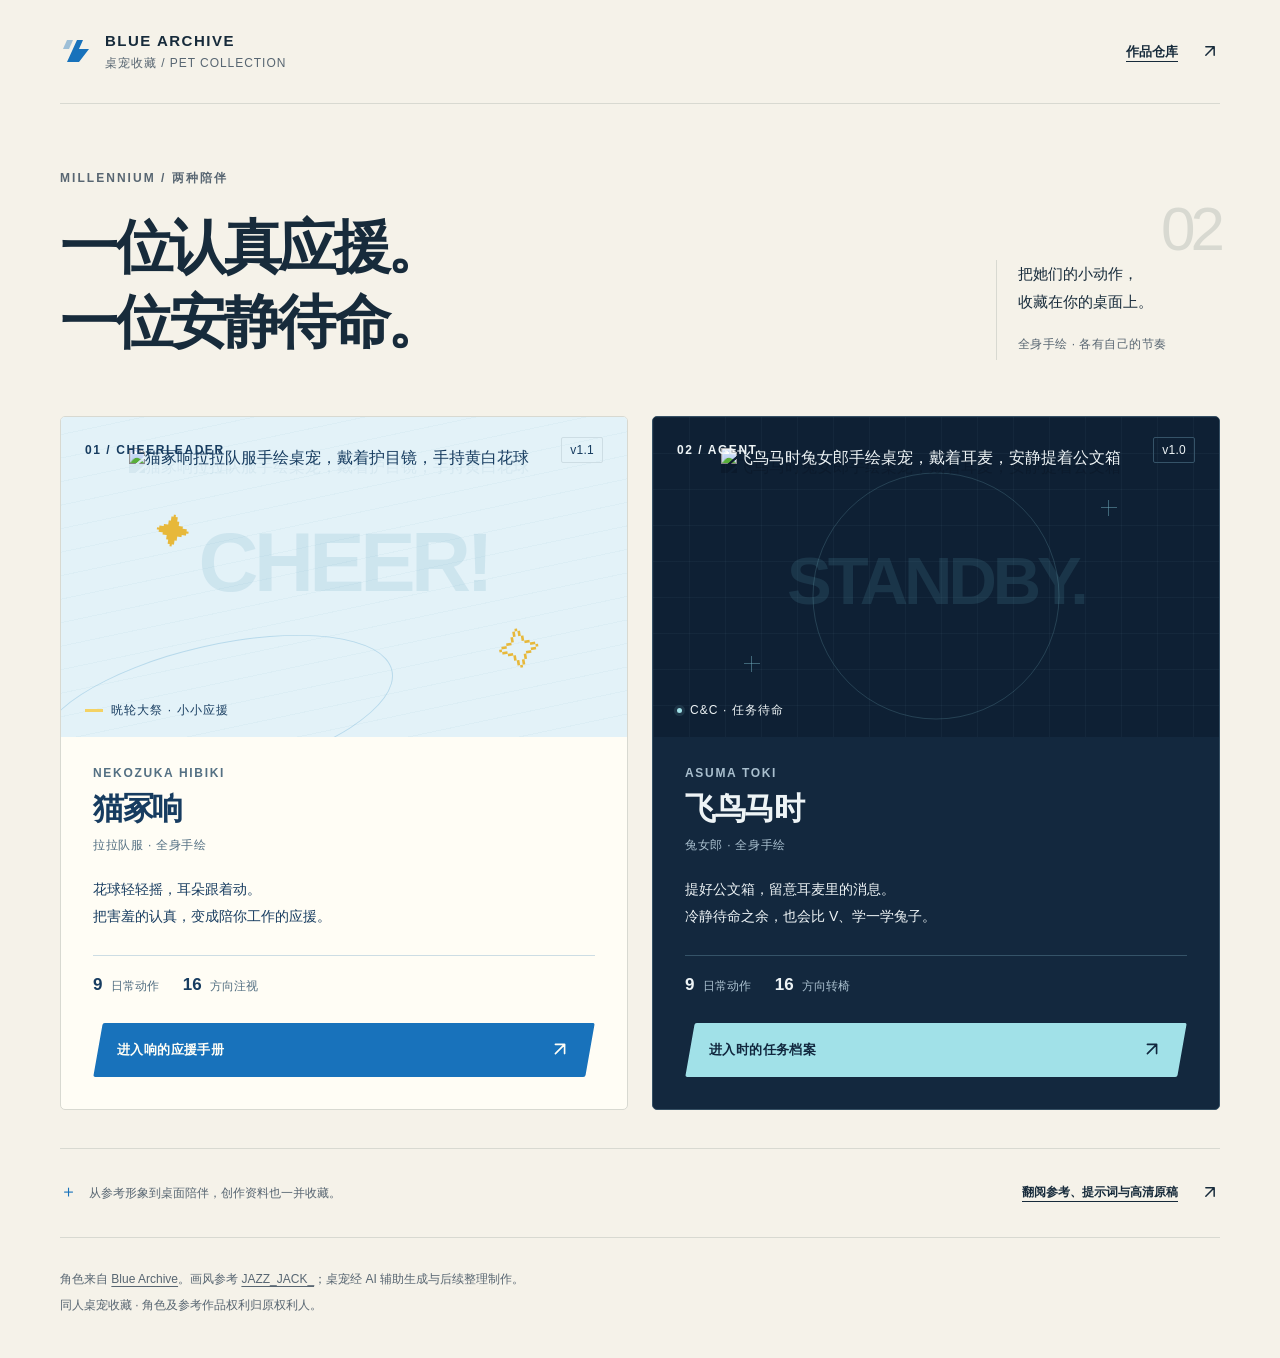
==== site/index.html @ cf2adf3c "fix(site): use SVG controls and readable supporting text" ====
<!doctype html>
<html lang="zh-CN">
  <head>
    <meta charset="utf-8">
    <meta name="viewport" content="width=device-width, initial-scale=1">
    <meta name="color-scheme" content="light dark">
    <meta name="description" content="猫冢响的拉拉队应援，飞鸟马时的兔女郎待命。收藏两只全身手绘桌宠，体验各自的动作，找到对应的下载与创作资料。">
    <title>响与时 · Blue Archive 桌宠收藏</title>
    <link rel="stylesheet" href="collection.css?v=3">

    <link rel="icon" type="image/x-icon" sizes="16x16 32x32 48x48" href="favicon.ico?v=2">
    <link rel="icon" type="image/png" sizes="32x32" href="assets/icons/collection-32.png?v=2">
    <link rel="apple-touch-icon" type="image/png" sizes="180x180" href="assets/icons/collection-180.png?v=2">
    <link rel="stylesheet" href="page-effects.css?v=3">
    <script type="module" src="page-effects.js?v=4"></script></head>
  <body class="collection-page">
    <a class="collection-skip" href="#collection">跳到桌宠收藏</a>
    <div class="collection-shell">
      <header class="collection-header">
        <a class="collection-brand" href="index.html" aria-label="Blue Archive 桌宠收藏首页">
          <svg class="collection-brand-mark" viewBox="0 0 36 36" aria-hidden="true"><path d="M7 29 17 7h6l-4 9h10L19 29H7Z" fill="currentColor"/><path d="M7 7h6l-4 9H3L7 7Z" fill="currentColor" opacity=".4"/></svg>
          <span><strong>BLUE ARCHIVE</strong><span>桌宠收藏 / PET COLLECTION</span></span>
        </a>
        <a class="collection-repo-link" href="https://github.com/MIBXR/blue-archive-pets">作品仓库 <span aria-hidden="true"><svg class="ui-icon" viewBox="0 0 24 24" aria-hidden="true" focusable="false"><path d="M7 17 17 7M7 7h10v10"/></svg></span></a>
      </header>

      <main>
        <section class="collection-intro" aria-labelledby="collection-title">
          <div>
            <p class="collection-eyebrow">MILLENNIUM / 两种陪伴</p>
            <h1 id="collection-title">一位认真应援。<br>一位安静待命。</h1>
          </div>
          <div class="collection-intro-note">
            <span class="collection-count" aria-hidden="true">02</span>
            <p>把她们的小动作，<br>收藏在你的桌面上。</p>
            <span class="collection-intro-caption">全身手绘 · 各有自己的节奏</span>
          </div>
        </section>

        <section id="collection" class="collection-grid" aria-label="两只桌宠">
          <article class="collection-card collection-card-hibiki" aria-labelledby="hibiki-title">
            <div class="collection-art collection-art-hibiki">
              <div class="collection-card-top"><span>01 / CHEERLEADER</span><span class="collection-version">v1.1</span></div>
              <span class="collection-art-word" aria-hidden="true">CHEER!</span>
              <span class="collection-star collection-star-one" aria-hidden="true">✦</span>
              <span class="collection-star collection-star-two" aria-hidden="true">✧</span>
              <img class="collection-character collection-character-hibiki" src="assets/hibiki-main.png" alt="猫冢响拉拉队服手绘桌宠，戴着护目镜，手持黄白花球" width="720" height="720" fetchpriority="high">
              <div class="collection-art-label"><span class="collection-label-line" aria-hidden="true"></span>晄轮大祭 · 小小应援</div>
            </div>
            <div class="collection-card-content">
              <p class="collection-pet-name">NEKOZUKA HIBIKI</p>
              <h2 id="hibiki-title">猫冢响</h2>
              <p class="collection-outfit">拉拉队服 · 全身手绘</p>
              <p class="collection-card-description">花球轻轻摇，耳朵跟着动。<br>把害羞的认真，变成陪你工作的应援。</p>
              <ul class="collection-details" aria-label="响的动作内容"><li><strong>9</strong> 日常动作</li><li><strong>16</strong> 方向注视</li></ul>
              <a class="collection-cta" href="hibiki.html"><span>进入响的应援手册</span><span aria-hidden="true"><svg class="ui-icon" viewBox="0 0 24 24" aria-hidden="true" focusable="false"><path d="M7 17 17 7M7 7h10v10"/></svg></span></a>
            </div>
          </article>

          <article class="collection-card collection-card-toki" aria-labelledby="toki-title">
            <div class="collection-art collection-art-toki">
              <div class="collection-card-top"><span>02 / AGENT</span><span class="collection-version">v1.0</span></div>
              <span class="collection-art-word" aria-hidden="true">STANDBY.</span>
              <span class="collection-crosshair collection-crosshair-one" aria-hidden="true"></span>
              <span class="collection-crosshair collection-crosshair-two" aria-hidden="true"></span>
              <img class="collection-character collection-character-toki" src="assets/toki-main.png" alt="飞鸟马时兔女郎手绘桌宠，戴着耳麦，安静提着公文箱" width="720" height="720">
              <div class="collection-art-label"><span class="collection-status-light" aria-hidden="true"></span>C&amp;C · 任务待命</div>
            </div>
            <div class="collection-card-content">
              <p class="collection-pet-name">ASUMA TOKI</p>
              <h2 id="toki-title">飞鸟马时</h2>
              <p class="collection-outfit">兔女郎 · 全身手绘</p>
              <p class="collection-card-description">提好公文箱，留意耳麦里的消息。<br>冷静待命之余，也会比 V、学一学兔子。</p>
              <ul class="collection-details" aria-label="时的动作内容"><li><strong>9</strong> 日常动作</li><li><strong>16</strong> 方向转椅</li></ul>
              <a class="collection-cta" href="toki.html"><span>进入时的任务档案</span><span aria-hidden="true"><svg class="ui-icon" viewBox="0 0 24 24" aria-hidden="true" focusable="false"><path d="M7 17 17 7M7 7h10v10"/></svg></span></a>
            </div>
          </article>
        </section>

        <aside class="collection-archive" aria-label="创作资料">
          <p><span aria-hidden="true">＋</span> 从参考形象到桌面陪伴，创作资料也一并收藏。</p>
          <a href="https://github.com/MIBXR/blue-archive-pets/tree/main/pets">翻阅参考、提示词与高清原稿 <span aria-hidden="true"><svg class="ui-icon" viewBox="0 0 24 24" aria-hidden="true" focusable="false"><path d="M7 17 17 7M7 7h10v10"/></svg></span></a>
        </aside>
      </main>

      <footer class="collection-footer">
        <p>角色来自 <a href="https://bluearchive.jp/">Blue Archive</a>。画风参考 <a href="https://x.com/JAZZ_JACK_">JAZZ_JACK_</a>；桌宠经 AI 辅助生成与后续整理制作。</p>
        <p>同人桌宠收藏 · 角色及参考作品权利归原权利人。</p>
      </footer>
    </div>
  </body>
</html>
---- site/collection.css ----
:root {
  color-scheme: light dark;
  --collection-paper: #f5f2e9;
  --collection-ink: #172b3b;
  --collection-muted: #586672;
  --collection-line: #d8d9d1;
  --collection-blue: #1872bb;
  --collection-yellow: #f4d264;
  --collection-toki: #13283e;
  --collection-cyan: #a1e1e8;
}

* { box-sizing: border-box; }
html { scroll-behavior: smooth; }
body { margin: 0; }
body.collection-page {
  background: var(--collection-paper);
  color: var(--collection-ink);
  font-family: -apple-system, BlinkMacSystemFont, "Segoe UI", "Noto Sans CJK SC", "Microsoft YaHei", sans-serif;
  -webkit-font-smoothing: antialiased;
}
a { color: inherit; }
button, a { -webkit-tap-highlight-color: transparent; }
a:focus-visible { outline: 3px solid var(--collection-blue); outline-offset: 5px; }
img { display: block; max-width: 100%; }
.collection-shell { width: min(1160px, calc(100% - 80px)); margin: 0 auto; }
.collection-skip {
  position: fixed;
  z-index: 20;
  top: 12px;
  left: 16px;
  padding: 16px 20px;
  background: var(--collection-ink);
  color: var(--collection-paper);
  transform: translateY(-160%);
  text-decoration: none;
}
.collection-skip:focus { transform: none; }
.collection-header {
  display: flex;
  justify-content: space-between;
  align-items: center;
  gap: 24px;
  min-height: 104px;
  border-bottom: 1px solid var(--collection-line);
}
.collection-brand { display: flex; align-items: center; gap: 9px; text-decoration: none; }
.collection-brand-mark { width: 36px; height: 36px; color: var(--collection-blue); flex-shrink: 0; }
.collection-brand strong { display: block; font-size: 15px; font-weight: 800; letter-spacing: .1em; line-height: 1.5; }
.collection-brand > span > span { display: block; font-size: 12px; letter-spacing: .08em; color: var(--collection-muted); line-height: 1.7; }
.collection-repo-link { display: inline-flex; gap: 22px; align-items: center; min-height: 48px; font-size: 13px; font-weight: 600; text-underline-offset: 5px; }
.collection-repo-link span { font-size: 20px; }
.collection-intro { display: flex; align-items: flex-end; justify-content: space-between; gap: 40px; padding: 66px 0 56px; }
.collection-eyebrow { margin: 0 0 23px; font-size: 12px; font-weight: 700; letter-spacing: .17em; color: var(--collection-muted); }
.collection-intro h1 { margin: 0; font-size: clamp(36px, 4.5vw, 62px); line-height: 1.3; font-weight: 800; letter-spacing: -.06em; }
.collection-intro-note { position: relative; padding: 0 0 7px 21px; border-left: 1px solid var(--collection-line); min-width: 224px; }
.collection-count { position: absolute; right: 0; top: -62px; font-size: 62px; font-weight: 300; line-height: 1; color: var(--collection-line); letter-spacing: -.08em; }
.collection-intro-note p { margin: 0 0 18px; font-size: 15px; line-height: 1.85; }
.collection-intro-caption { color: var(--collection-muted); font-size: 12px; letter-spacing: .04em; }
.collection-grid { display: grid; grid-template-columns: repeat(2, minmax(0, 1fr)); gap: 24px; scroll-margin-top: 24px; }
.collection-card { overflow: hidden; border: 1px solid #d8d9d1; border-radius: 5px; min-width: 0; }
.collection-card-hibiki { --card-ink: #173c60; --card-muted: #547083; --card-line: #cddde4; --cta-background: #1872bb; --cta-text: #fffef6; background: #fffdf5; color: var(--card-ink); }
.collection-card-toki { --card-ink: #eef4f6; --card-muted: #a9bfce; --card-line: #355368; --cta-background: #a1e1e8; --cta-text: #11273e; background: #13283e; color: var(--card-ink); border-color: #365064; }
.collection-art { position: relative; height: 320px; overflow: hidden; isolation: isolate; }
.collection-art-hibiki { background: #e3f2f8; }
.collection-art-hibiki::before { content: ""; position: absolute; inset: 0; background: repeating-linear-gradient(-12deg, transparent, transparent 22px, #bfdce633 22px, #bfdce633 23px); z-index: -1; }
.collection-art-hibiki::after { content: ""; position: absolute; width: 360px; height: 130px; bottom: -40px; left: -26px; border: 1px solid #76b5d666; border-radius: 50%; transform: rotate(-13deg); z-index: -1; }
.collection-art-toki { background-color: #0e2034; background-image: linear-gradient(#8ab7cb0d 1px, transparent 1px), linear-gradient(90deg, #8ab7cb0d 1px, transparent 1px); background-size: 36px 36px; }
.collection-art-toki::after { content: ""; position: absolute; width: 245px; height: 245px; border: 1px solid #93d5e02e; border-radius: 50%; left: 50%; top: 56%; transform: translate(-50%, -50%); z-index: -1; }
.collection-card-top { position: absolute; top: 20px; left: 24px; right: 24px; z-index: 2; display: flex; align-items: center; justify-content: space-between; gap: 12px; font-size: 12px; font-weight: 700; letter-spacing: .13em; }
.collection-version { border: 1px solid var(--card-line); padding: 5px 8px; border-radius: 2px; font-size: 12px; font-weight: 500; letter-spacing: .02em; }
.collection-art-word { position: absolute; left: 22px; right: 22px; top: 104px; text-align: center; font-size: clamp(48px, 6.5vw, 83px); font-weight: 900; line-height: 1; letter-spacing: -.055em; color: #7fb5cf38; z-index: -1; }
.collection-art-toki .collection-art-word { top: 130px; font-size: clamp(40px, 5.3vw, 67px); letter-spacing: -.06em; color: #62a7bc27; }
.collection-character { position: absolute; width: 76%; height: 84%; left: 12%; bottom: 20px; object-fit: contain; }
.collection-character-hibiki { filter: drop-shadow(0 9px 0 #588da918); }
.collection-character-toki { filter: drop-shadow(0 9px 0 #050c194d); }
.collection-art-label { position: absolute; bottom: 18px; left: 24px; right: 24px; display: flex; align-items: center; gap: 8px; font-size: 12px; letter-spacing: .09em; z-index: 2; }
.collection-label-line { width: 18px; height: 3px; background: var(--collection-yellow); }
.collection-status-light { width: 5px; height: 5px; border-radius: 50%; background: var(--collection-cyan); box-shadow: 0 0 0 3px #a1e1e81c; }
.collection-star { position: absolute; color: #e7b83a; z-index: 1; line-height: 1; }
.collection-star-one { left: 17%; top: 98px; font-size: 34px; transform: rotate(8deg); }
.collection-star-two { right: 15%; bottom: 65px; font-size: 42px; transform: rotate(-9deg); }
.collection-crosshair { position: absolute; width: 16px; height: 16px; }
.collection-crosshair::before, .collection-crosshair::after { content: ""; position: absolute; background: #71abbc80; }
.collection-crosshair::before { width: 16px; height: 1px; top: 7px; left: 0; }
.collection-crosshair::after { height: 16px; width: 1px; top: 0; left: 7px; }
.collection-crosshair-one { top: 83px; right: 18%; }
.collection-crosshair-two { bottom: 65px; left: 16%; }
.collection-card-content { padding: 29px 32px 32px; }
.collection-pet-name { margin: 0 0 9px; color: var(--card-muted); font-size: 12px; letter-spacing: .14em; font-weight: 700; }
.collection-card-content h2 { margin: 0; font-size: 31px; line-height: 1.3; letter-spacing: -.045em; font-weight: 800; }
.collection-outfit { margin: 8px 0 22px; font-size: 12px; color: var(--card-muted); letter-spacing: .06em; }
.collection-card-description { font-size: 14px; margin: 0; line-height: 1.95; }
.collection-details { display: flex; gap: 24px; list-style: none; margin: 24px 0 28px; padding: 19px 0 0; border-top: 1px solid var(--card-line); }
.collection-details li { font-size: 12px; color: var(--card-muted); }
.collection-details strong { margin-right: 5px; font-size: 17px; font-weight: 700; color: var(--card-ink); }
.collection-cta { position: relative; isolation: isolate; display: flex; align-items: center; justify-content: space-between; gap: 16px; width: 100%; min-height: 54px; padding: 13px 24px; color: var(--cta-text); text-decoration: none; font-size: 13px; font-weight: 700; letter-spacing: .03em; }
.collection-cta::before { content: ""; position: absolute; inset: 0 5px; transform: skewX(-10deg); border-radius: 2px; background: var(--cta-background); z-index: -1; transition: filter .18s ease, box-shadow .18s ease; }
.collection-cta > span:last-child { font-size: 22px; font-weight: 400; line-height: 1; }
.collection-card-toki .collection-cta:focus-visible { outline-color: var(--collection-cyan); }
.collection-archive { display: flex; justify-content: space-between; align-items: center; gap: 24px; margin: 38px 0 0; padding: 20px 0; border-top: 1px solid var(--collection-line); border-bottom: 1px solid var(--collection-line); font-size: 12px; line-height: 1.8; }
.collection-archive p { margin: 0; color: var(--collection-muted); }
.collection-archive p > span { margin-right: 9px; color: var(--collection-blue); font-size: 17px; }
.collection-archive a { display: inline-flex; align-items: center; gap: 22px; min-height: 48px; font-weight: 600; text-underline-offset: 5px; }
.collection-archive a > span { font-size: 20px; }
.collection-footer { padding: 30px 0 37px; color: var(--collection-muted); font-size: 12px; line-height: 1.9; }
.collection-footer p { margin: 0 0 4px; }
.collection-footer a { text-underline-offset: 3px; }

@media (hover: hover) {
  .collection-cta:hover::before { filter: brightness(1.09); box-shadow: 0 4px 0 #12263914; }
  .collection-repo-link:hover, .collection-archive a:hover, .collection-footer a:hover { text-decoration-thickness: 2px; }
}

@media (prefers-color-scheme: dark) {
  :root { --collection-paper: #131d25; --collection-ink: #f3f2e9; --collection-muted: #acb9c3; --collection-line: #34424d; --collection-blue: #7cbbe7; }
  .collection-card-hibiki { --card-ink: #f1efe0; --card-muted: #b4c9d5; --card-line: #486171; --cta-background: #b7dcf3; --cta-text: #173c60; background: #263c4b; border-color: #486171; }
  .collection-art-hibiki { background-color: #2c4659; }
  .collection-art-hibiki::before { background: repeating-linear-gradient(-12deg, transparent, transparent 22px, #99ccdf10 22px, #99ccdf10 23px); }
  .collection-art-hibiki .collection-art-word { color: #b5dded20; }
  .collection-character-hibiki { filter: drop-shadow(0 9px 0 #101e2b40); }
}

@media (max-width: 920px) {
  .collection-shell { width: min(760px, calc(100% - 48px)); }
  .collection-intro { padding: 48px 0 40px; gap: 30px; }
  .collection-intro-note { min-width: 188px; }
  .collection-intro h1 { font-size: clamp(34px, 4.9vw, 46px); }
  .collection-art { height: 290px; }
  .collection-art-word { font-size: 54px; }
  .collection-art-toki .collection-art-word { font-size: 43px; }
  .collection-card-content { padding: 25px 24px 27px; }
  .collection-card-description { font-size: 13px; }
  .collection-card-top, .collection-art-label { left: 20px; right: 20px; }
  .collection-details { gap: 18px; }
  .collection-archive { align-items: flex-start; flex-direction: column; gap: 0; }
}

@media (max-width: 660px) {
  .collection-shell { width: min(460px, calc(100% - 36px)); }
  .collection-header { min-height: 84px; gap: 12px; }
  .collection-brand { gap: 5px; }
  .collection-brand-mark { width: 29px; height: 29px; }
  .collection-brand strong { font-size: 12px; letter-spacing: .08em; }
  .collection-brand > span > span { font-size: 12px; letter-spacing: .02em; }
  .collection-repo-link { font-size: 12px; gap: 8px; flex-shrink: 0; }
  .collection-repo-link span { font-size: 17px; }
  .collection-intro { flex-direction: column; align-items: flex-start; gap: 24px; padding: 37px 0 31px; }
  .collection-eyebrow { font-size: 12px; letter-spacing: .12em; margin-bottom: 18px; }
  .collection-intro h1 { font-size: clamp(32px, 8.3vw, 41px); line-height: 1.4; }
  .collection-intro-note { display: grid; grid-template-columns: auto 1fr; column-gap: 15px; width: 100%; min-width: 0; padding-left: 0; border-left: 0; }
  .collection-count { position: static; grid-row: span 2; font-size: 43px; align-self: center; }
  .collection-intro-note p { margin: 0 0 4px; font-size: 12px; line-height: 1.75; }
  .collection-intro-note p br { display: none; }
  .collection-intro-caption { font-size: 12px; }
  .collection-grid { grid-template-columns: minmax(0, 1fr); gap: 22px; }
  .collection-art { height: 305px; }
  .collection-art-word { font-size: clamp(55px, 17vw, 72px); }
  .collection-art-toki .collection-art-word { font-size: clamp(42px, 13vw, 56px); }
  .collection-card-content { padding: 27px 25px 28px; }
  .collection-card-content h2 { font-size: 29px; }
  .collection-card-description { font-size: 13px; }
  .collection-cta { font-size: 12px; padding: 14px 20px; }
  .collection-archive { margin-top: 28px; padding: 17px 0; font-size: 12px; }
  .collection-archive a { gap: 14px; }
  .collection-footer { padding-top: 24px; font-size: 12px; }
}

@media (prefers-reduced-motion: reduce) {
  html { scroll-behavior: auto; }
  .collection-cta::before { transition: none; }
}

@media (forced-colors: active) {
  .collection-card { border-color: CanvasText; }
  .collection-cta { border: 1px solid ButtonText; color: LinkText; }
  .collection-cta::before { display: none; }
}

.ui-icon{display:inline-block;width:1em;height:1em;fill:none;stroke:currentColor;stroke-width:1.8;stroke-linecap:round;stroke-linejoin:round;vertical-align:-.125em;flex:none}
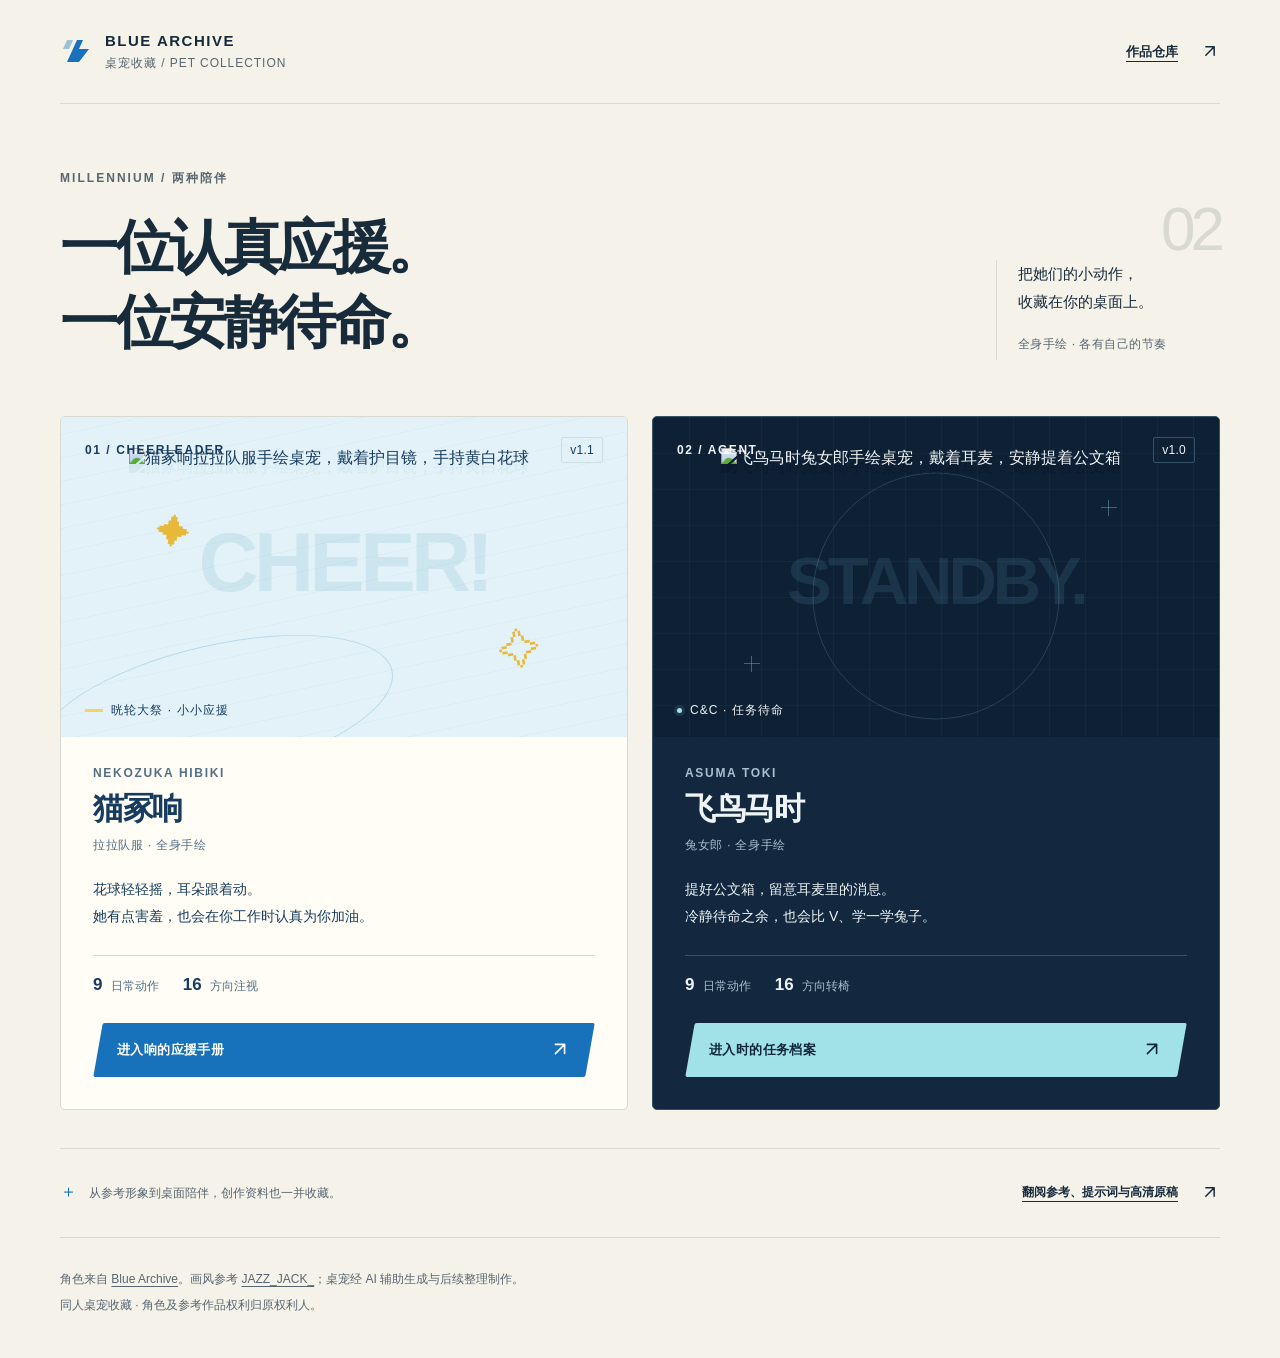
==== commit 353971c0: "润色桌宠介绍与网站提示" ====
--- a/site/index.html
+++ b/site/index.html
@@ -51,7 +51,7 @@
               <p class="collection-pet-name">NEKOZUKA HIBIKI</p>
               <h2 id="hibiki-title">猫冢响</h2>
               <p class="collection-outfit">拉拉队服 · 全身手绘</p>
-              <p class="collection-card-description">花球轻轻摇，耳朵跟着动。<br>把害羞的认真，变成陪你工作的应援。</p>
+              <p class="collection-card-description">花球轻轻摇，耳朵跟着动。<br>她有点害羞，也会在你工作时认真为你加油。</p>
               <ul class="collection-details" aria-label="响的动作内容"><li><strong>9</strong> 日常动作</li><li><strong>16</strong> 方向注视</li></ul>
               <a class="collection-cta" href="hibiki.html"><span>进入响的应援手册</span><span aria-hidden="true"><svg class="ui-icon" viewBox="0 0 24 24" aria-hidden="true" focusable="false"><path d="M7 17 17 7M7 7h10v10"/></svg></span></a>
             </div>
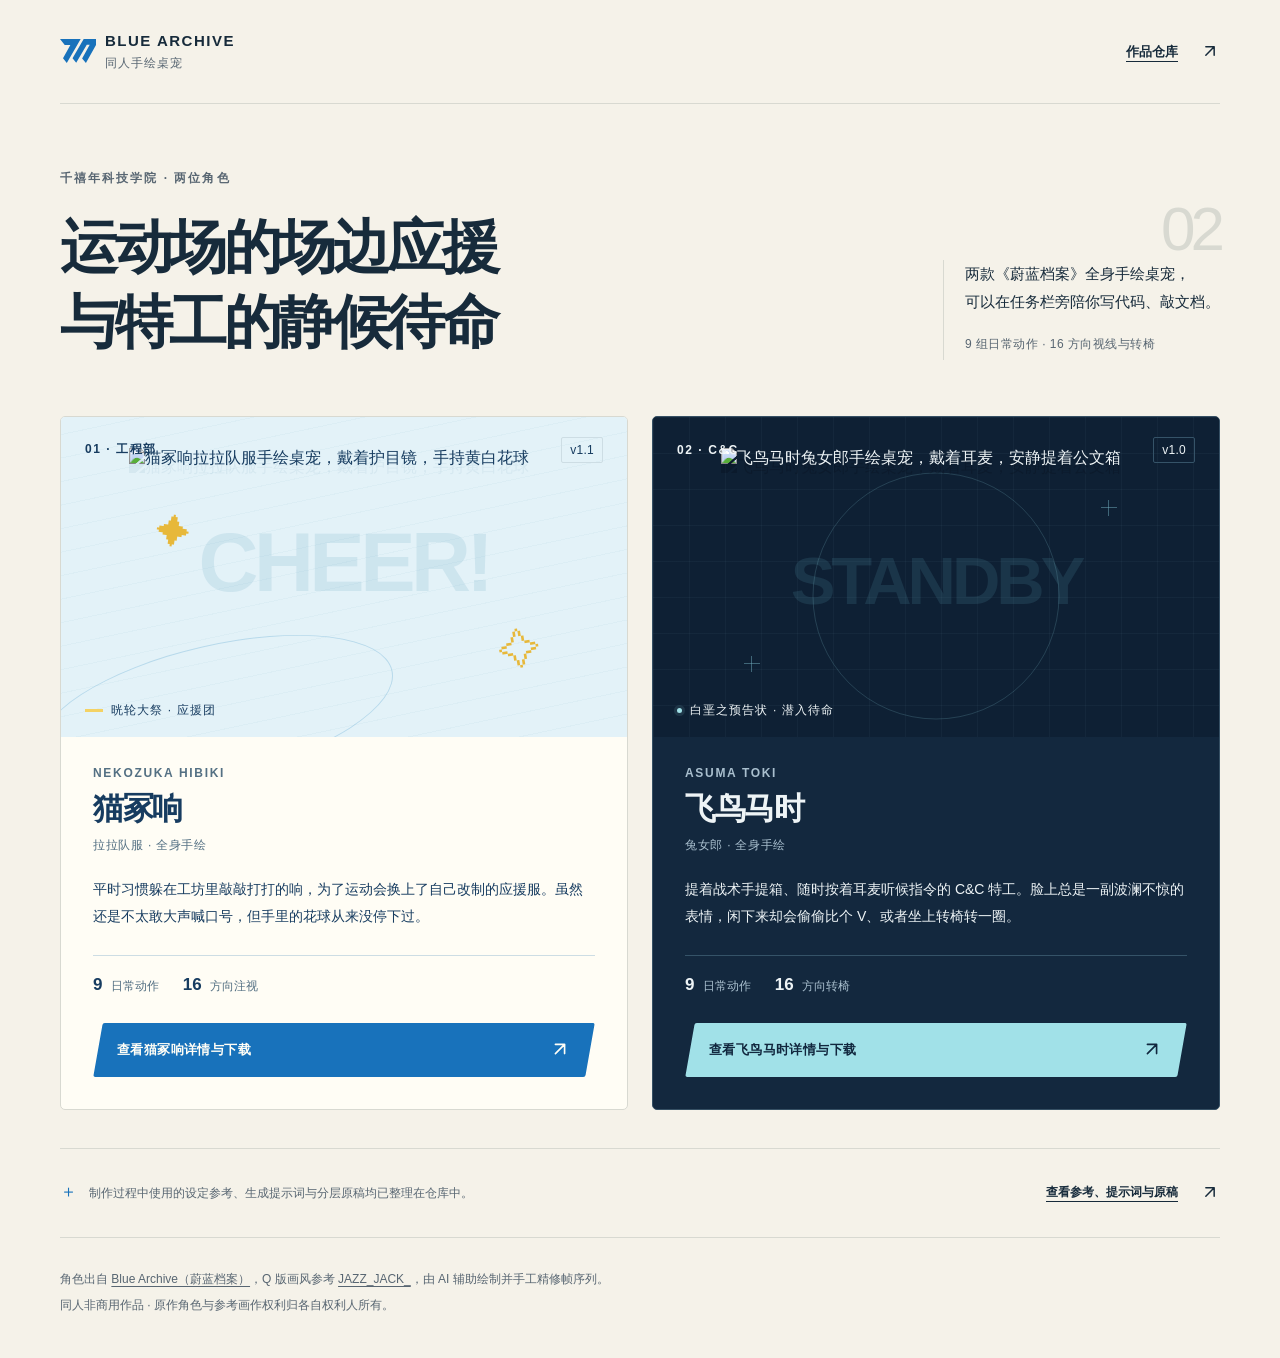
==== commit ec9d9a76: "优化网站文案与标点，更新千禧年校徽及角色图标裁剪" ====
--- a/site/index.html
+++ b/site/index.html
@@ -4,22 +4,22 @@
     <meta charset="utf-8">
     <meta name="viewport" content="width=device-width, initial-scale=1">
     <meta name="color-scheme" content="light dark">
-    <meta name="description" content="猫冢响的拉拉队应援，飞鸟马时的兔女郎待命。收藏两只全身手绘桌宠，体验各自的动作，找到对应的下载与创作资料。">
-    <title>响与时 · Blue Archive 桌宠收藏</title>
+    <meta name="description" content="《蔚蓝档案》猫冢响（拉拉队服）与飞鸟马时（兔女郎）全身手绘桌宠。支持在线预览动作与方向，提供便携包下载与 Agent 导入。">
+    <title>响与时 · 蔚蓝档案手绘桌宠</title>
     <link rel="stylesheet" href="collection.css?v=3">
 
-    <link rel="icon" type="image/x-icon" sizes="16x16 32x32 48x48" href="favicon.ico?v=2">
-    <link rel="icon" type="image/png" sizes="32x32" href="assets/icons/collection-32.png?v=2">
-    <link rel="apple-touch-icon" type="image/png" sizes="180x180" href="assets/icons/collection-180.png?v=2">
+    <link rel="icon" type="image/x-icon" sizes="16x16 32x32 48x48" href="favicon.ico?v=3">
+    <link rel="icon" type="image/png" sizes="32x32" href="assets/icons/collection-32.png?v=3">
+    <link rel="apple-touch-icon" type="image/png" sizes="180x180" href="assets/icons/collection-180.png?v=3">
     <link rel="stylesheet" href="page-effects.css?v=3">
     <script type="module" src="page-effects.js?v=4"></script></head>
   <body class="collection-page">
-    <a class="collection-skip" href="#collection">跳到桌宠收藏</a>
+    <a class="collection-skip" href="#collection">跳到桌宠列表</a>
     <div class="collection-shell">
       <header class="collection-header">
-        <a class="collection-brand" href="index.html" aria-label="Blue Archive 桌宠收藏首页">
-          <svg class="collection-brand-mark" viewBox="0 0 36 36" aria-hidden="true"><path d="M7 29 17 7h6l-4 9h10L19 29H7Z" fill="currentColor"/><path d="M7 7h6l-4 9H3L7 7Z" fill="currentColor" opacity=".4"/></svg>
-          <span><strong>BLUE ARCHIVE</strong><span>桌宠收藏 / PET COLLECTION</span></span>
+        <a class="collection-brand" href="index.html" aria-label="Blue Archive 桌宠首页">
+          <svg class="collection-brand-mark" viewBox="0 0 135 90" aria-hidden="true"><path d="M0 0h77.56L25.51 90l-14.23-17.79 27.57-49.58H17.82Z" fill="currentColor"/><path d="M88.85 0H135v22.63L97.18 90 82.95 72.86l28.46-50.88H100.38L60.77 89.48 47.05 72.21Z" fill="currentColor"/></svg>
+          <span><strong>BLUE ARCHIVE</strong><span>同人手绘桌宠</span></span>
         </a>
         <a class="collection-repo-link" href="https://github.com/MIBXR/blue-archive-pets">作品仓库 <span aria-hidden="true"><svg class="ui-icon" viewBox="0 0 24 24" aria-hidden="true" focusable="false"><path d="M7 17 17 7M7 7h10v10"/></svg></span></a>
       </header>
@@ -27,65 +27,65 @@
       <main>
         <section class="collection-intro" aria-labelledby="collection-title">
           <div>
-            <p class="collection-eyebrow">MILLENNIUM / 两种陪伴</p>
-            <h1 id="collection-title">一位认真应援。<br>一位安静待命。</h1>
+            <p class="collection-eyebrow">千禧年科技学院 · 两位角色</p>
+            <h1 id="collection-title">运动场的场边应援<br>与特工的静候待命</h1>
           </div>
           <div class="collection-intro-note">
             <span class="collection-count" aria-hidden="true">02</span>
-            <p>把她们的小动作，<br>收藏在你的桌面上。</p>
-            <span class="collection-intro-caption">全身手绘 · 各有自己的节奏</span>
+            <p>两款《蔚蓝档案》全身手绘桌宠，<br>可以在任务栏旁陪你写代码、敲文档。</p>
+            <span class="collection-intro-caption">9 组日常动作 · 16 方向视线与转椅</span>
           </div>
         </section>
 
         <section id="collection" class="collection-grid" aria-label="两只桌宠">
           <article class="collection-card collection-card-hibiki" aria-labelledby="hibiki-title">
             <div class="collection-art collection-art-hibiki">
-              <div class="collection-card-top"><span>01 / CHEERLEADER</span><span class="collection-version">v1.1</span></div>
+              <div class="collection-card-top"><span>01 · 工程部</span><span class="collection-version">v1.1</span></div>
               <span class="collection-art-word" aria-hidden="true">CHEER!</span>
               <span class="collection-star collection-star-one" aria-hidden="true">✦</span>
               <span class="collection-star collection-star-two" aria-hidden="true">✧</span>
               <img class="collection-character collection-character-hibiki" src="assets/hibiki-main.png" alt="猫冢响拉拉队服手绘桌宠，戴着护目镜，手持黄白花球" width="720" height="720" fetchpriority="high">
-              <div class="collection-art-label"><span class="collection-label-line" aria-hidden="true"></span>晄轮大祭 · 小小应援</div>
+              <div class="collection-art-label"><span class="collection-label-line" aria-hidden="true"></span>晄轮大祭 · 应援团</div>
             </div>
             <div class="collection-card-content">
               <p class="collection-pet-name">NEKOZUKA HIBIKI</p>
               <h2 id="hibiki-title">猫冢响</h2>
               <p class="collection-outfit">拉拉队服 · 全身手绘</p>
-              <p class="collection-card-description">花球轻轻摇，耳朵跟着动。<br>她有点害羞，也会在你工作时认真为你加油。</p>
+              <p class="collection-card-description">平时习惯躲在工坊里敲敲打打的响，为了运动会换上了自己改制的应援服。虽然还是不太敢大声喊口号，但手里的花球从来没停下过。</p>
               <ul class="collection-details" aria-label="响的动作内容"><li><strong>9</strong> 日常动作</li><li><strong>16</strong> 方向注视</li></ul>
-              <a class="collection-cta" href="hibiki.html"><span>进入响的应援手册</span><span aria-hidden="true"><svg class="ui-icon" viewBox="0 0 24 24" aria-hidden="true" focusable="false"><path d="M7 17 17 7M7 7h10v10"/></svg></span></a>
+              <a class="collection-cta" href="hibiki.html"><span>查看猫冢响详情与下载</span><span aria-hidden="true"><svg class="ui-icon" viewBox="0 0 24 24" aria-hidden="true" focusable="false"><path d="M7 17 17 7M7 7h10v10"/></svg></span></a>
             </div>
           </article>
 
           <article class="collection-card collection-card-toki" aria-labelledby="toki-title">
             <div class="collection-art collection-art-toki">
-              <div class="collection-card-top"><span>02 / AGENT</span><span class="collection-version">v1.0</span></div>
-              <span class="collection-art-word" aria-hidden="true">STANDBY.</span>
+              <div class="collection-card-top"><span>02 · C&amp;C</span><span class="collection-version">v1.0</span></div>
+              <span class="collection-art-word" aria-hidden="true">STANDBY</span>
               <span class="collection-crosshair collection-crosshair-one" aria-hidden="true"></span>
               <span class="collection-crosshair collection-crosshair-two" aria-hidden="true"></span>
               <img class="collection-character collection-character-toki" src="assets/toki-main.png" alt="飞鸟马时兔女郎手绘桌宠，戴着耳麦，安静提着公文箱" width="720" height="720">
-              <div class="collection-art-label"><span class="collection-status-light" aria-hidden="true"></span>C&amp;C · 任务待命</div>
+              <div class="collection-art-label"><span class="collection-status-light" aria-hidden="true"></span>白垩之预告状 · 潜入待命</div>
             </div>
             <div class="collection-card-content">
               <p class="collection-pet-name">ASUMA TOKI</p>
               <h2 id="toki-title">飞鸟马时</h2>
               <p class="collection-outfit">兔女郎 · 全身手绘</p>
-              <p class="collection-card-description">提好公文箱，留意耳麦里的消息。<br>冷静待命之余，也会比 V、学一学兔子。</p>
+              <p class="collection-card-description">提着战术手提箱、随时按着耳麦听候指令的 C&amp;C 特工。脸上总是一副波澜不惊的表情，闲下来却会偷偷比个 V、或者坐上转椅转一圈。</p>
               <ul class="collection-details" aria-label="时的动作内容"><li><strong>9</strong> 日常动作</li><li><strong>16</strong> 方向转椅</li></ul>
-              <a class="collection-cta" href="toki.html"><span>进入时的任务档案</span><span aria-hidden="true"><svg class="ui-icon" viewBox="0 0 24 24" aria-hidden="true" focusable="false"><path d="M7 17 17 7M7 7h10v10"/></svg></span></a>
+              <a class="collection-cta" href="toki.html"><span>查看飞鸟马时详情与下载</span><span aria-hidden="true"><svg class="ui-icon" viewBox="0 0 24 24" aria-hidden="true" focusable="false"><path d="M7 17 17 7M7 7h10v10"/></svg></span></a>
             </div>
           </article>
         </section>
 
         <aside class="collection-archive" aria-label="创作资料">
-          <p><span aria-hidden="true">＋</span> 从参考形象到桌面陪伴，创作资料也一并收藏。</p>
-          <a href="https://github.com/MIBXR/blue-archive-pets/tree/main/pets">翻阅参考、提示词与高清原稿 <span aria-hidden="true"><svg class="ui-icon" viewBox="0 0 24 24" aria-hidden="true" focusable="false"><path d="M7 17 17 7M7 7h10v10"/></svg></span></a>
+          <p><span aria-hidden="true">＋</span> 制作过程中使用的设定参考、生成提示词与分层原稿均已整理在仓库中。</p>
+          <a href="https://github.com/MIBXR/blue-archive-pets/tree/main/pets">查看参考、提示词与原稿 <span aria-hidden="true"><svg class="ui-icon" viewBox="0 0 24 24" aria-hidden="true" focusable="false"><path d="M7 17 17 7M7 7h10v10"/></svg></span></a>
         </aside>
       </main>
 
       <footer class="collection-footer">
-        <p>角色来自 <a href="https://bluearchive.jp/">Blue Archive</a>。画风参考 <a href="https://x.com/JAZZ_JACK_">JAZZ_JACK_</a>；桌宠经 AI 辅助生成与后续整理制作。</p>
-        <p>同人桌宠收藏 · 角色及参考作品权利归原权利人。</p>
+        <p>角色出自 <a href="https://bluearchive.jp/">Blue Archive（蔚蓝档案）</a>，Q 版画风参考 <a href="https://x.com/JAZZ_JACK_">JAZZ_JACK_</a>，由 AI 辅助绘制并手工精修帧序列。</p>
+        <p>同人非商用作品 · 原作角色与参考画作权利归各自权利人所有。</p>
       </footer>
     </div>
   </body>
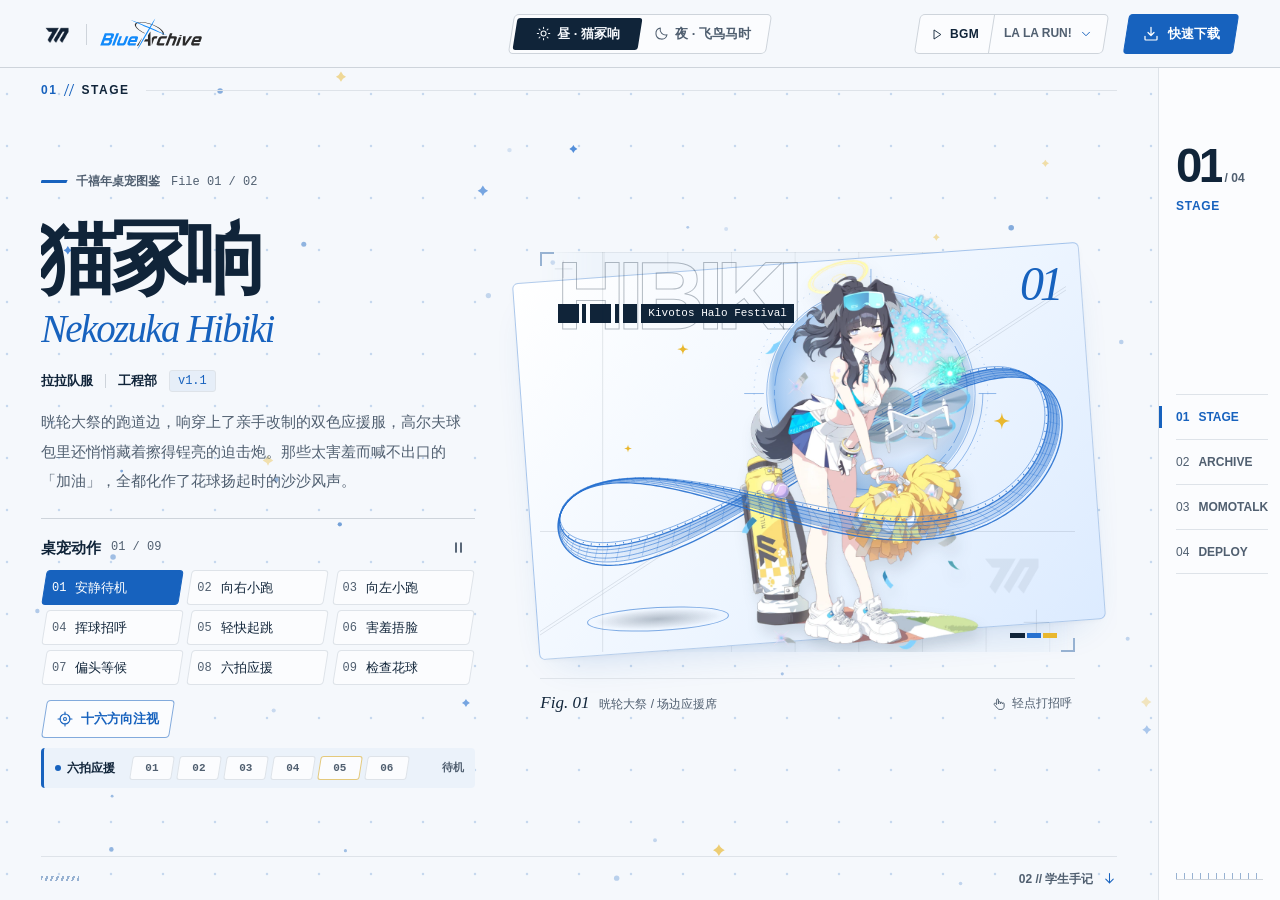
==== commit 4475885e: "重制千禧年桌宠图鉴宣传站（昼夜双生四幕剧场）并更新 README 预览图" ====
--- a/site/index.html
+++ b/site/index.html
@@ -1,92 +1,372 @@
 <!doctype html>
-<html lang="zh-CN">
-  <head>
-    <meta charset="utf-8">
-    <meta name="viewport" content="width=device-width, initial-scale=1">
-    <meta name="color-scheme" content="light dark">
-    <meta name="description" content="《蔚蓝档案》猫冢响（拉拉队服）与飞鸟马时（兔女郎）全身手绘桌宠。支持在线预览动作与方向，提供便携包下载与 Agent 导入。">
-    <title>响与时 · 蔚蓝档案手绘桌宠</title>
-    <link rel="stylesheet" href="collection.css?v=3">
-
-    <link rel="icon" type="image/x-icon" sizes="16x16 32x32 48x48" href="favicon.ico?v=3">
-    <link rel="icon" type="image/png" sizes="32x32" href="assets/icons/collection-32.png?v=3">
-    <link rel="apple-touch-icon" type="image/png" sizes="180x180" href="assets/icons/collection-180.png?v=3">
-    <link rel="stylesheet" href="page-effects.css?v=3">
-    <script type="module" src="page-effects.js?v=4"></script></head>
-  <body class="collection-page">
-    <a class="collection-skip" href="#collection">跳到桌宠列表</a>
-    <div class="collection-shell">
-      <header class="collection-header">
-        <a class="collection-brand" href="index.html" aria-label="Blue Archive 桌宠首页">
-          <svg class="collection-brand-mark" viewBox="0 0 135 90" aria-hidden="true"><path d="M0 0h77.56L25.51 90l-14.23-17.79 27.57-49.58H17.82Z" fill="currentColor"/><path d="M88.85 0H135v22.63L97.18 90 82.95 72.86l28.46-50.88H100.38L60.77 89.48 47.05 72.21Z" fill="currentColor"/></svg>
-          <span><strong>BLUE ARCHIVE</strong><span>同人手绘桌宠</span></span>
-        </a>
-        <a class="collection-repo-link" href="https://github.com/MIBXR/blue-archive-pets">作品仓库 <span aria-hidden="true"><svg class="ui-icon" viewBox="0 0 24 24" aria-hidden="true" focusable="false"><path d="M7 17 17 7M7 7h10v10"/></svg></span></a>
-      </header>
-
-      <main>
-        <section class="collection-intro" aria-labelledby="collection-title">
-          <div>
-            <p class="collection-eyebrow">千禧年科技学院 · 两位角色</p>
-            <h1 id="collection-title">运动场的场边应援<br>与特工的静候待命</h1>
-          </div>
-          <div class="collection-intro-note">
-            <span class="collection-count" aria-hidden="true">02</span>
-            <p>两款《蔚蓝档案》全身手绘桌宠，<br>可以在任务栏旁陪你写代码、敲文档。</p>
-            <span class="collection-intro-caption">9 组日常动作 · 16 方向视线与转椅</span>
-          </div>
+<html lang="zh-CN" data-mode="hibiki">
+<head>
+  <meta charset="utf-8">
+  <meta name="viewport" content="width=device-width,initial-scale=1">
+  <meta name="theme-color" content="#f5f8fc">
+  <title data-copy="pageTitle">Blue Archive Pets</title>
+  <link rel="modulepreload" href="./copy-data.js">
+  <link rel="modulepreload" href="./pet-runtime.js">
+  <link rel="icon" href="./favicon.ico" sizes="any">
+  <link rel="icon" type="image/png" sizes="32x32" href="./assets/icons/collection-32.png">
+  <link rel="apple-touch-icon" href="./assets/icons/collection-180.png">
+  <script>(()=>{const q=new URLSearchParams(location.search);if(q.get('skip')==='1')document.documentElement.dataset.skip='1';const p=(q.get('pet')||q.get('mode')||'').toLowerCase();if(p==='toki'||p==='hibiki'){document.documentElement.dataset.mode=p;if(p==='toki'){const m=document.querySelector('meta[name="theme-color"]');if(m)m.content='#151618';}}})();</script>
+  <link rel="stylesheet" href="./styles.css">
+  <script type="module" blocking="render" src="./app.js"></script>
+</head>
+<body>
+  <svg xmlns="http://www.w3.org/2000/svg" class="symbols" aria-hidden="true">
+    <symbol id="i-sun" viewBox="0 0 24 24"><circle cx="12" cy="12" r="4"/><path d="M12 2v2m0 16v2M2 12h2m16 0h2M4.9 4.9l1.5 1.5m11.2 11.2 1.5 1.5M4.9 19.1l1.5-1.5M17.6 6.4l1.5-1.5"/></symbol>
+    <symbol id="i-moon" viewBox="0 0 24 24"><path d="M20.8 14A8.9 8.9 0 0 1 10 3.2 9 9 0 1 0 20.8 14Z"/></symbol>
+    <symbol id="i-download" viewBox="0 0 24 24"><path d="M12 3v11m-4-4 4 4 4-4M4 15v4a1 1 0 0 0 1 1h14a1 1 0 0 0 1-1v-4"/></symbol>
+    <symbol id="i-wave" viewBox="0 0 24 24"><path d="M3 10v4m4-8v12m5-16v20m5-16v12m4-8v4"/></symbol>
+    <symbol id="i-track" viewBox="0 0 24 24"><circle cx="12" cy="12" r="7.4"/><circle cx="12" cy="12" r="2.2"/><path d="M12 1.5v4m0 13v4m-10.5-10.5h4m13 0h4"/></symbol>
+    <symbol id="i-spin" viewBox="0 0 24 24"><path d="M20 10a8 8 0 1 0-.7 6M20 4v6h-6"/></symbol>
+    <symbol id="i-arrow" viewBox="0 0 24 24"><path d="M5 12h14m-6-6 6 6-6 6"/></symbol>
+    <symbol id="i-chevron" viewBox="0 0 24 24"><path d="m6 9 6 6 6-6"/></symbol>
+    <symbol id="i-down" viewBox="0 0 24 24"><path d="M12 4v15m-6-6 6 6 6-6"/></symbol>
+    <symbol id="i-up" viewBox="0 0 24 24"><path d="M6 18 18 6M7 6h11v11"/></symbol>
+    <symbol id="i-close" viewBox="0 0 24 24"><path d="m6 6 12 12M18 6 6 18"/></symbol>
+    <symbol id="i-copy" viewBox="0 0 24 24"><rect x="8" y="8" width="12" height="13" rx="2"/><path d="M16 8V5a2 2 0 0 0-2-2H5a2 2 0 0 0-2 2v9a2 2 0 0 0 2 2h3"/></symbol>
+    <symbol id="i-chat" viewBox="0 0 24 24"><path d="M5 4h14a2 2 0 0 1 2 2v10a2 2 0 0 1-2 2h-7l-6 4v-4H5a2 2 0 0 1-2-2V6a2 2 0 0 1 2-2Z"/><path d="M7 9h10m-10 4h6"/></symbol>
+    <symbol id="i-hand" viewBox="0 0 24 24"><path d="M8 12V5a1.6 1.6 0 0 1 3.2 0v7-2.4a1.6 1.6 0 0 1 3.2 0v2.1-1a1.6 1.6 0 0 1 3.2 0v1a1.6 1.6 0 0 1 3.2 0v3.9c0 3.7-2.1 5.8-5.6 5.8h-1.6c-2 0-3.4-.9-4.6-2.3l-5.1-6a1.6 1.6 0 0 1 2.3-2.2L8 12.6Z"/></symbol>
+    <symbol id="i-pause" viewBox="0 0 24 24"><path d="M8 5v14m8-14v14" stroke-width="3"/></symbol>
+    <symbol id="i-play" viewBox="0 0 24 24"><path d="m8 4 12 8-12 8Z"/></symbol>
+    <symbol id="i-envelope" viewBox="0 0 24 24"><rect x="2" y="5" width="20" height="14" rx="2"/><path d="m3 7 9 6 9-6"/></symbol>
+    <symbol id="i-check" viewBox="0 0 24 24"><path d="m4.5 12 5 5 10-10"/></symbol>
+    <symbol id="i-archive" viewBox="0 0 24 24"><path d="M5 3h10l4 4v14H5zM14 3v5h5M9 3v2m2 0v2M9 7v2m2 0v2"/><rect x="8" y="12" width="4" height="5" rx="1"/></symbol>
+    <symbol id="i-terminal" viewBox="0 0 24 24"><rect x="2.5" y="4" width="19" height="16" rx="2"/><path d="m6.5 9 3 3-3 3m6 0h4"/></symbol>
+    <symbol id="i-book" viewBox="0 0 24 24"><path d="M5 4h14v16H6a2 2 0 0 1-2-2V6a2 2 0 0 1 1-2Zm-1 13a2 2 0 0 1 2-2h13M8 4v11"/></symbol>
+    <symbol id="i-ruler" viewBox="0 0 24 24"><path d="M3 16 16 3l5 5-13 13H3v-5Zm5-5 2 2m2-6 2 2m-8 8 2 2"/></symbol>
+    <symbol id="i-heart" viewBox="0 0 24 24"><path d="M12 20.5s-7.5-4.7-9.4-9C1.1 8 3.2 4.5 6.8 4.5c2.1 0 3.7 1.1 5.2 2.8 1.5-1.7 3.1-2.8 5.2-2.8 3.6 0 5.7 3.5 4.2 7-1.9 4.3-9.4 9-9.4 9Z"/></symbol>
+    <symbol id="i-vol-on" viewBox="0 0 24 24"><path d="M11 5 6 9H3v6h3l5 4V5Z"/><path d="M15.5 8.5a5 5 0 0 1 0 7"/><path d="M18.5 5.5a9 9 0 0 1 0 13"/></symbol>
+    <symbol id="i-vol-off" viewBox="0 0 24 24"><path d="M11 5 6 9H3v6h3l5 4V5Z"/><path d="m16 9 5 6m0-6-5 6"/></symbol>
+  </svg>
+  <canvas class="ambient-field" id="ambientField" aria-hidden="true"></canvas>
+  <header class="header">
+    <div class="shell header-inner">
+      <div class="brand" data-aria="brand">
+        <img class="brand-sch" src="./assets/official/millennium-wiki.png" data-alt="millennium" alt="">
+        <i></i><img class="brand-ba" src="./assets/official/ba-logo-en.svg" data-alt="archive" alt="">
+      </div>
+      <nav class="modes" data-aria="characterMode">
+        <button class="mode" data-pet="hibiki" aria-pressed="true"><span><svg class="ico" aria-hidden="true"><use href="#i-sun"/></svg><b class="mode-full" data-copy="dayMode"></b><b class="mode-short" aria-hidden="true">响</b></span></button>
+        <button class="mode" data-pet="toki" aria-pressed="false"><span><svg class="ico" aria-hidden="true"><use href="#i-moon"/></svg><b class="mode-full" data-copy="nightMode"></b><b class="mode-short" aria-hidden="true">时</b></span></button>
+      </nav>
+      <div class="header-tools">
+        <div class="sound-tools">
+          <div class="sound-pill">
+            <button class="music" id="music" aria-pressed="false"><span class="btn-face"><svg class="ico" aria-hidden="true"><use href="#i-play"/></svg><span data-copy="bgm"></span></span></button>
+            <button class="track-picker" id="trackPicker" aria-haspopup="listbox" aria-expanded="false" aria-controls="trackList"><span class="btn-face"><span id="trackTitle"></span><svg class="ico" aria-hidden="true"><use href="#i-chevron"/></svg></span></button>
+          </div>
+          <div class="track-popover" id="trackPopover" inert>
+            <div class="track-head"><svg class="ico" aria-hidden="true"><use href="#i-wave"/></svg><strong data-copy="chooseTrack"></strong><span id="trackCounter"></span></div>
+            <div id="trackList" role="listbox" data-aria="chooseTrack"></div>
+          </div>
+        </div>
+        <button class="skew primary" data-open="download"><span><svg class="ico" aria-hidden="true"><use href="#i-download"/></svg><span data-copy="quickDownload"></span></span></button>
+      </div>
+    </div>
+  </header>
+
+  <nav class="chapter-rail" aria-label="章节索引">
+    <div class="rail-current" aria-hidden="true">
+      <div class="rail-count"><span class="roll-window"><b id="railNumber">01</b></span><small>/ 04</small></div>
+      <div class="roll-window rail-heading"><strong id="railTitle">STAGE</strong></div>
+    </div>
+    <div class="rail-links">
+      <a href="#stage" aria-label="01 角色舞台"><span class="nav-number">01</span><span class="nav-en" lang="en">STAGE</span><span class="nav-cn">角色舞台</span></a>
+      <a href="#journal" aria-label="02 学生手记"><span class="nav-number">02</span><span class="nav-en" lang="en">ARCHIVE</span><span class="nav-cn">学生手记</span></a>
+      <a href="#chat" aria-label="03 MomoTalk"><span class="nav-number">03</span><span class="nav-en" lang="en">MOMOTALK</span><span class="nav-cn">MomoTalk</span></a>
+      <a href="#downloads" aria-label="04 桌面领回"><span class="nav-number">04</span><span class="nav-en" lang="en">DEPLOY</span><span class="nav-cn">桌面领回</span></a>
+    </div>
+    <i class="rail-scale" aria-hidden="true"></i>
+  </nav>
+  <main class="theater">
+    <section class="chapter chapter-stage is-current" id="stage-chapter" data-anchor="stage" data-index-title="STAGE" aria-labelledby="name" tabindex="-1">
+      <div class="chapter-bar"><span class="chapter-kicker" lang="en"><b>01</b><i></i>STAGE</span><span class="bar-rule" aria-hidden="true"></span></div>
+      <div class="stage-spread">
+        <div class="profile">
+          <div class="folio"><span class="folio-line"></span><span data-copy="folio"></span><span class="file-number" id="folioNumber"></span></div>
+          <h1 id="name" data-student="name"></h1>
+          <p class="roman" id="roman" lang="en" data-student="roman"></p>
+          <div class="identity"><span id="outfit" data-student="outfit"></span><i></i><span id="club" data-student="club"></span><span class="version" id="version"></span></div>
+          <p class="bio" id="bio" data-student="bio"></p>
+        </div>
+        <figure class="exhibit" id="exhibit">
+          <div class="stage" id="stage" tabindex="0" data-aria="stage">
+            <div class="paper-grid"></div><div class="slab"></div>
+            <div class="draft" aria-hidden="true">
+              <div class="outline" id="outline" data-student="display"></div>
+              <div class="cutline"><i></i><span id="eventEn" data-student="event"></span></div>
+              <img class="watermark" src="./assets/official/millennium-wiki.png" alt="">
+              <svg class="geometry" viewBox="0 0 760 568" preserveAspectRatio="xMidYMid meet">
+                <defs>
+                  <radialGradient id="haloDay" cx=".56" cy=".45" r=".57"><stop stop-color="var(--field-inner)"/><stop offset=".65" stop-color="var(--field-mid)"/><stop offset=".94" stop-color="var(--field-rim)"/><stop offset="1" stop-color="var(--field-rim)" stop-opacity=".3"/></radialGradient>
+                  <linearGradient id="band" x1="0" x2="1" y1=".6" y2=".3"><stop stop-color="var(--orbital)" stop-opacity=".06"/><stop offset=".32" stop-color="var(--orbital)" stop-opacity=".41"/><stop offset=".62" stop-color="var(--orbital)" stop-opacity=".09"/><stop offset="1" stop-color="var(--orbital)" stop-opacity=".5"/></linearGradient>
+                  <path id="spark" d="M0-8C1-2 2-1 8 0 2 1 1 2 0 8-1 2-2 1-8 0-2-1-1-2 0-8Z"/>
+                </defs>
+                <g class="halo" transform="translate(470 201)">
+                  <circle r="146" fill="url(#haloDay)"/>
+                  <g class="circle-lines" fill="none"><circle r="148"/><circle r="137" stroke-dasharray="74 5 8 6 210 45"/><circle r="159" stroke-dasharray="225 85 55 634"/><circle r="166" stroke-dasharray="1 9"/><path d="M-180 0h28m305 0h25M0-177v25m0 299v28"/></g>
+                  <g class="night-lens" fill="none"><circle r="128"/><circle r="117"/><ellipse rx="156" ry="47" transform="rotate(-24)"/></g>
+                </g>
+                <g class="architecture" fill="none"><path d="M0 397h760M89 0v568M0 539 747 49M0 544 747 54"/><path d="M21 24h25m-13-12v25m654 489h36m-18-18v36"/></g>
+                <g id="ribbonBack"></g>
+                <g class="orb-stars"><use href="#spark" x="203" y="138"/><use href="#spark" transform="translate(656 240) scale(1.45)"/><use href="#spark" transform="translate(312 432) scale(.65)"/><use href="#spark" transform="translate(125 279) scale(.7)"/></g>
+              </svg>
+            </div>
+            <div class="figure-layer"><img class="portrait" id="portrait" src="./assets/official/hibiki-cheer-portrait.webp" alt="" fetchpriority="high"></div>
+            <svg class="ribbon-front" viewBox="0 0 760 568" preserveAspectRatio="xMidYMid meet" aria-hidden="true"><g id="ribbonFront"></g></svg>
+            <div class="night-plate" aria-hidden="true">
+              <svg viewBox="0 0 112 61"><path class="plate-grid" d="M0 30.5h112m-56-29v59M0 15h112M0 46h112"/><path id="waveform" d="M0 31h112"/></svg>
+            </div>
+            <div class="orbit-plate" aria-hidden="true"><svg viewBox="0 0 64 64"><g class="polar-grid"><path d="M0 32h64M32 0v64"/><circle cx="32" cy="32" r="24"/></g><path id="polarOrbit"/></svg></div>
+            <div class="specimen-id" id="specimenId" aria-hidden="true">01</div>
+            <div class="pet-dock">
+              <div class="pet-floor" aria-hidden="true"></div>
+              <svg class="toki-lock-ring" id="tokiLockRing" viewBox="0 0 200 200" aria-hidden="true">
+                <circle class="lock-track" cx="100" cy="100" r="88"/>
+                <circle class="lock-ticks" cx="100" cy="100" r="80" pathLength="16" stroke-dasharray=".12 .88"/>
+                <circle class="lock-arc" id="tokiLockArc" cx="100" cy="100" r="88" pathLength="360" stroke-dasharray="360" stroke-dashoffset="360"/>
+                <g class="lock-pointer" id="tokiLockPointer"><path d="M100 4l4.5 9h-9Z"/></g>
+              </svg>
+              <div class="pet-sparks" id="petSparks" aria-hidden="true"></div>
+              <button id="petTouch"><canvas id="petCanvas" width="520" height="520"></canvas></button>
+              <div class="speech" id="speech" aria-live="polite" hidden></div>
+            </div>
+            <div class="color-key" aria-hidden="true"><i></i><i></i><i></i></div>
+            <i class="corner top-left"></i><i class="corner top-right"></i><i class="corner bottom-left"></i><i class="corner bottom-right"></i>
+          </div>
+          <figcaption><span class="plate-legend"><b id="figNo"></b><span id="figTitle" data-student="caption"></span></span><button id="greet" class="stage-greet"><svg class="ico"><use href="#i-hand"/></svg><span data-copy="greet"></span></button></figcaption>
+        </figure>
+        <div class="console">
+          <div class="console-head"><h2 data-copy="actions"></h2><span class="action-count" id="actionCount">01 / 09</span><button id="pause" class="pause plain" aria-pressed="false"><svg class="ico"><use href="#i-pause"/></svg></button></div>
+          <div class="action-list" id="actions" role="group" data-aria="chooseAction"></div>
+          <div class="direction-tools">
+            <button id="follow" class="skew follow" aria-pressed="false"><span><svg class="ico"><use href="#i-track"/></svg><span id="followText" data-student="follow"></span></span></button>
+            <button class="plain spin" id="spin" hidden><svg class="ico"><use href="#i-spin"/></svg><span data-copy="spin"></span></button>
+            <span class="direction-note" id="directionNote" role="status"></span>
+          </div>
+          <div class="char-hud" id="characterHud" data-pet="hibiki">
+            <div class="hud-hibiki" id="hudHibiki">
+              <button type="button" class="hud-tag" id="hudBeatTrigger" title="启动六拍应援节拍">
+                <i class="hud-dot" aria-hidden="true"></i><span>六拍应援</span>
+              </button>
+              <div class="beat-rail" id="beatRail" role="group" aria-label="猫冢响六拍应援节拍轨">
+                <button type="button" class="beat-cell" data-beat="0"><span>01</span></button>
+                <button type="button" class="beat-cell" data-beat="1"><span>02</span></button>
+                <button type="button" class="beat-cell" data-beat="2"><span>03</span></button>
+                <button type="button" class="beat-cell" data-beat="3"><span>04</span></button>
+                <button type="button" class="beat-cell is-peak" data-beat="4" title="第五拍 · 跃起星光"><span>05</span></button>
+                <button type="button" class="beat-cell" data-beat="5"><span>06</span></button>
+              </div>
+              <span class="hud-readout" id="hudBeatNote">待机</span>
+            </div>
+            <div class="hud-toki" id="hudToki" hidden>
+              <button type="button" class="hud-tag" id="hudLockTrigger" title="开启十六方向转椅锁定">
+                <svg class="hud-mini-ring" viewBox="0 0 28 28" aria-hidden="true">
+                  <circle class="mini-track" cx="14" cy="14" r="10"/>
+                  <circle class="mini-arc" id="hudMiniArc" cx="14" cy="14" r="10" pathLength="360" stroke-dasharray="360" stroke-dashoffset="360"/>
+                </svg>
+                <span id="hudLockLabel">360° 锁定</span>
+              </button>
+              <div class="lock-bar" aria-hidden="true"><i id="hudLockFill"></i></div>
+              <span class="hud-readout" id="hudLockDeg">000°</span>
+              <button type="button" class="skew hud-card-btn" id="hudOpenCard" hidden><span><svg class="ico" aria-hidden="true"><use href="#i-envelope"/></svg><span>白垩之预告状</span></span></button>
+            </div>
+          </div>
+        </div>
+      </div>
+      <div class="chapter-foot"><i class="foot-mark" aria-hidden="true"></i><a class="chapter-cue next" href="#journal"><span>02 // 学生手记</span><svg class="ico " aria-hidden="true"><use href="#i-down"/></svg></a></div>
+    </section>
+
+    <section class="chapter chapter-archive" id="journal" data-anchor="journal" data-index-title="ARCHIVE" aria-labelledby="journalTitle" tabindex="-1">
+      <div class="chapter-bar"><span class="chapter-kicker" lang="en"><b>02</b><i></i>FIELD NOTES</span><span class="bar-rule" aria-hidden="true"></span><a class="chapter-cue previous" href="#stage"><svg class="ico upward" aria-hidden="true"><use href="#i-down"/></svg><span>01 // 角色舞台</span></a></div>
+      <div class="archive-spread">
+        <div class="dossier">
+          <span class="archive-watermark" aria-hidden="true">02</span>
+          <h2 class="chapter-title" id="journalTitle" data-copy="journal"></h2>
+          <p class="dossier-club" id="journalClub"></p>
+          <article class="student-story"><h3 data-student="story"></h3><p data-student="storyText"></p></article>
+          <div class="memorial">
+            <figure class="memo-frame" data-aria="memorial"><img id="lobbyThumb" src="./assets/official/hibiki-cheer-lobby.webp" alt="" loading="lazy"><span class="memo-redline" aria-hidden="true">182 × 144</span></figure>
+            <div class="memo-copy"><p class="micro" data-copy="memorialEn" lang="en"></p><h3 data-student="lobby"></h3></div>
+            <p class="memo-description" data-student="lobbyText"></p>
+          </div>
+          <a class="source-link" id="creationLink"><span data-copy="creation"></span><svg class="ico " aria-hidden="true"><use href="#i-up"/></svg></a>
+        </div>
+        <figure class="signature">
+          <div class="signature-art">
+            <div class="stage-register" aria-hidden="true"><i></i><i></i><i></i><i></i></div>
+            <span class="figure-legend" lang="en">SIGNATURE MOVE</span>
+            <span class="movement-code" id="movementCode" aria-hidden="true"></span>
+            <svg class="motion-dial" viewBox="0 0 440 280" aria-hidden="true"><g fill="none" stroke="currentColor"><ellipse cx="220" cy="163" rx="183" ry="68" transform="rotate(-15 220 163)"/><ellipse cx="220" cy="163" rx="191" ry="75" stroke-dasharray="2 9" transform="rotate(-15 220 163)"/><path d="M15 163h410m-205-125v212" stroke-dasharray="4 8"/></g></svg>
+            <canvas id="signaturePet" width="520" height="520" role="img"></canvas>
+            <div class="redline-layer" id="redlineLayer" aria-hidden="true">
+              <i class="rl-axis-v"></i>
+              <div class="rl-top-span"><span>520 × 520 HD CANVAS</span></div>
+              <div class="rl-subject-span"><span>340px H</span></div>
+              <div class="rl-baseline"><span>⊥ Y=460 BASELINE</span></div>
+              <div class="rl-foot-specs">
+                <span class="rl-chip">ATLAS 1536×2288 · CELL 192×208</span>
+                <span class="rl-chip" id="redlineSpecB">6 BEATS · 190ms/F</span>
+              </div>
+            </div>
+          </div>
+          <figcaption><h3 data-student="signature"></h3><p data-student="signatureText"></p>
+            <div class="signature-tools"><button class="text-link" id="signaturePlay"><svg class="ico " aria-hidden="true"><use href="#i-play"/></svg><span data-student="signaturePlay"></span></button>
+            <button class="text-link" id="signatureNext" hidden><span data-copy="nextDirection"></span><svg class="ico " aria-hidden="true"><use href="#i-arrow"/></svg></button>
+            <button class="text-link redline-toggle" id="redlineToggle" type="button" aria-pressed="false"><svg class="ico" aria-hidden="true"><use href="#i-ruler"/></svg><span>工程红线透视</span></button></div>
+          </figcaption>
+        </figure>
+      </div>
+      <div class="chapter-foot"><i class="foot-mark" aria-hidden="true"></i><a class="chapter-cue next" href="#chat"><span>03 // MomoTalk</span><svg class="ico " aria-hidden="true"><use href="#i-down"/></svg></a></div>
+    </section>
+
+    <section class="chapter chapter-chat" id="chat" data-anchor="chat" data-index-title="MOMOTALK" aria-labelledby="chatLabel" tabindex="-1">
+      <div class="chapter-bar"><span class="chapter-kicker" lang="en"><b>03</b><i></i>MOMOTALK</span><span class="bar-rule" aria-hidden="true"></span><a class="chapter-cue previous" href="#journal"><svg class="ico upward" aria-hidden="true"><use href="#i-down"/></svg><span>02 // 学生手记</span></a></div>
+      <div class="comms-spread">
+        <div class="conversation">
+          <h2 class="chapter-title" id="chatLabel" data-copy="talk"></h2>
+          <div class="talk-person">
+            <img id="chatAvatar" alt="" width="42" height="42" loading="lazy">
+            <div class="talk-meta"><strong data-student="name"></strong><p data-student="club"></p></div>
+            <div class="bond-meter" id="bondMeter" aria-label="羁绊进度">
+              <div class="bond-head">
+                <svg class="ico bond-heart" aria-hidden="true"><use href="#i-heart"/></svg>
+                <span class="bond-label" id="bondLabel">羁绊 0 / 3</span>
+              </div>
+              <div class="bond-ticks" id="bondTicks" aria-hidden="true"><i></i><i></i><i></i></div>
+            </div>
+          </div>
+          <div class="talk-thread"><div class="messages" id="messages" role="log" tabindex="0" aria-labelledby="chatLabel" aria-live="polite" aria-relevant="additions"></div></div>
+          <div class="chat-compose">
+            <div class="reply-label"><svg class="ico " aria-hidden="true"><use href="#i-chat"/></svg><span data-copy="reply"></span></div>
+            <div class="chat-choices" id="choices" role="group" data-aria="reply"></div>
+            <button class="text-link replay" id="replay" hidden><svg class="ico " aria-hidden="true"><use href="#i-spin"/></svg><span data-copy="replay"></span></button>
+          </div>
+        </div>
+        <figure class="comms-figure">
+          <div class="talk-stage">
+            <div class="stage-register" aria-hidden="true"><i></i><i></i><i></i><i></i></div>
+            <span class="figure-legend" lang="en">LIVE CHANNEL</span>
+            <svg class="comms-reticle" viewBox="0 0 320 320" aria-hidden="true"><g fill="none" stroke="currentColor"><circle cx="160" cy="160" r="117"/><circle cx="160" cy="160" r="127" stroke-dasharray="1 10"/><path d="M16 160h35m218 0h35M160 15v35m0 220v35"/></g></svg>
+            <div class="bond-sparks" id="bondSparks" aria-hidden="true"></div>
+            <canvas id="chatPet" width="520" height="520" role="img"></canvas>
+          </div>
+          <figcaption><span class="channel-name"><i aria-hidden="true"></i><b data-student="name"></b></span><span id="channelAction"></span></figcaption>
+        </figure>
+      </div>
+      <div class="chapter-foot"><i class="foot-mark" aria-hidden="true"></i><a class="chapter-cue next" href="#downloads"><span>04 // 桌面领回</span><svg class="ico " aria-hidden="true"><use href="#i-down"/></svg></a></div>
+    </section>
+
+    <section class="chapter chapter-deploy" id="downloads" data-anchor="downloads" data-index-title="DEPLOY" aria-labelledby="adoptTitle" tabindex="-1">
+      <div class="chapter-bar"><span class="chapter-kicker" lang="en"><b>04</b><i></i>DEPLOY</span><span class="bar-rule" aria-hidden="true"></span><a class="chapter-cue previous" href="#chat"><svg class="ico upward" aria-hidden="true"><use href="#i-down"/></svg><span>03 // MomoTalk</span></a></div>
+      <div class="deploy-body">
+        <header class="deploy-title"><h2 class="chapter-title" id="adoptTitle" data-copy="downloads"></h2><p data-copy="downloadsSub"></p></header>
+        <div class="deploy-layout">
+          <div id="packages" class="packages"></div>
+          <article class="install-console" id="pageInstall" aria-labelledby="agentTitle">
+            <div class="install-heading"><span class="icon-tile"><svg class="ico" aria-hidden="true"><use href="#i-terminal"/></svg></span><h3 id="agentTitle" data-copy="agent"></h3></div><p data-copy="agentIntro"></p>
+            <div class="install-targets" role="group" data-aria="installTarget">
+              <button class="skew" data-install-pet="hibiki"><span></span></button>
+              <button class="skew" data-install-pet="toki"><span></span></button>
+            </div>
+            <div class="agent-drop-dock" id="agentDropDock" aria-live="polite">
+              <div class="dock-pet-wrap"><canvas id="dockPetCanvas" width="520" height="520" aria-hidden="true"></canvas></div>
+              <div class="dock-copy">
+                <strong id="dockTitle">当前目标 · 猫冢响</strong>
+                <span id="dockHint">可直接把左侧小桌宠拖进此区切换</span>
+              </div>
+              <span class="dock-tag" id="dockBadge">DRAG IN</span>
+            </div>
+            <div data-installer></div>
+          </article>
+        </div>
+        <details class="manual"><summary><svg class="ico" aria-hidden="true"><use href="#i-book"/></svg><span data-copy="manual"></span><svg class="ico chevron" aria-hidden="true"><use href="#i-chevron"/></svg></summary><div class="manual-body"><ol id="manualSteps"></ol><p data-copy="spec"></p></div></details>
+      </div>
+      <footer class="credits">
+        <div><h2 data-copy="sources"></h2><p data-copy="credits"></p></div>
+        <div class="credit-links"><a href="https://bluearchive.jp/"><span data-copy="original"></span><svg class="ico" aria-hidden="true"><use href="#i-up"/></svg></a><a href="https://x.com/JAZZ_JACK_"><span data-copy="artist"></span><svg class="ico" aria-hidden="true"><use href="#i-up"/></svg></a><a href="https://github.com/MIBXR/blue-archive-pets"><span data-copy="repo"></span><svg class="ico" aria-hidden="true"><use href="#i-up"/></svg></a></div>
+      </footer>
+    </section>
+  </main>
+
+  <template id="chatReply"><button type="button" class="reply"><span></span><svg class="ico" aria-hidden="true"><use href="#i-arrow"/></svg></button></template>
+  <template id="trackOption">
+    <button type="button" class="track-option" role="option" tabindex="-1"><span class="track-index"></span><span class="track-name"></span><span class="track-tag" hidden></span><svg class="ico" aria-hidden="true"><use href="#i-check"/></svg></button>
+  </template>
+  <template id="packageRow">
+    <article class="package-row">
+      <div class="package-avatar" title="按住拖入右侧 Agent 一键安装区"><canvas role="img" width="520" height="520"></canvas><span class="drag-pill" aria-hidden="true">拖入安装</span></div>
+      <div class="package-main">
+        <div class="package-name"><h3></h3><span class="version"></span></div>
+        <p class="edition-note"></p>
+        <small class="digest"></small>
+      </div>
+      <div class="package-links">
+        <a class="skew follow zip-link" download><span><svg class="ico" aria-hidden="true"><use href="#i-download"/></svg><span data-copy="zip"></span></span></a>
+        <a class="source-link release-link" hidden><span data-copy="releases"></span><svg class="ico" aria-hidden="true"><use href="#i-up"/></svg></a>
+      </div>
+    </article>
+  </template>
+
+  <template id="installerControls">
+    <label class="activate"><span class="check-field"><input type="checkbox"><svg class="ico" aria-hidden="true"><use href="#i-check"/></svg></span><span data-copy="activate"></span></label>
+    <button class="skew primary copy-instruction" disabled><span><svg class="ico copy-icon" aria-hidden="true"><use href="#i-copy"/></svg><svg class="ico done-icon" aria-hidden="true"><use href="#i-check"/></svg><span data-copy-label></span></span></button>
+    <details class="instruction"><summary><span data-copy="fullInstruction"></span><svg class="ico chevron" aria-hidden="true"><use href="#i-chevron"/></svg></summary><pre tabindex="0" data-aria="instructionLabel"></pre></details>
+    <span class="feedback" role="status"></span>
+  </template>
+  <dialog id="download" aria-labelledby="downloadHeading downloadTitle">
+    <header class="dispatch-bar">
+      <img src="./assets/official/millennium-wiki.png" alt="">
+      <h2 id="downloadHeading" data-copy="quickTitle"></h2>
+      <span id="downloadFolio" lang="en"></span>
+      <button type="button" class="dispatch-close" data-close data-aria="closeDownload"><svg class="ico" aria-hidden="true"><use href="#i-close"/></svg></button>
+    </header>
+    <div class="dispatch-body">
+      <section class="dispatch-dossier" aria-labelledby="downloadTitle">
+        <div class="dispatch-plate" aria-hidden="true">
+          <span id="downloadIndex"></span>
+          <img id="downloadAvatar" alt="">
+        </div>
+        <div class="dispatch-record">
+          <p id="downloadRoman" lang="en"></p>
+          <h3 id="downloadTitle"></h3>
+          <p class="dispatch-edition"><span id="downloadEdition"></span><span id="downloadVersion"></span></p>
+          <div class="install-targets" role="group" data-aria="installTarget">
+            <button type="button" class="skew" data-install-pet="hibiki"><span></span></button>
+            <button type="button" class="skew" data-install-pet="toki"><span></span></button>
+          </div>
+        </div>
+      </section>
+      <div class="dispatch-commands">
+        <section class="dispatch-payload" aria-labelledby="downloadZipTitle">
+          <a id="zip" download>
+            <h3 id="downloadZipTitle" data-copy="fullZip"></h3>
+            <span class="dispatch-download-icon"><svg class="ico" aria-hidden="true"><use href="#i-download"/></svg></span>
+            <code id="downloadFilename"></code>
+          </a>
+          <p data-copy="zipContents"></p>
+          <div id="downloadDigest" hidden><span data-copy="sha"></span><code></code></div>
         </section>
-
-        <section id="collection" class="collection-grid" aria-label="两只桌宠">
-          <article class="collection-card collection-card-hibiki" aria-labelledby="hibiki-title">
-            <div class="collection-art collection-art-hibiki">
-              <div class="collection-card-top"><span>01 · 工程部</span><span class="collection-version">v1.1</span></div>
-              <span class="collection-art-word" aria-hidden="true">CHEER!</span>
-              <span class="collection-star collection-star-one" aria-hidden="true">✦</span>
-              <span class="collection-star collection-star-two" aria-hidden="true">✧</span>
-              <img class="collection-character collection-character-hibiki" src="assets/hibiki-main.png" alt="猫冢响拉拉队服手绘桌宠，戴着护目镜，手持黄白花球" width="720" height="720" fetchpriority="high">
-              <div class="collection-art-label"><span class="collection-label-line" aria-hidden="true"></span>晄轮大祭 · 应援团</div>
-            </div>
-            <div class="collection-card-content">
-              <p class="collection-pet-name">NEKOZUKA HIBIKI</p>
-              <h2 id="hibiki-title">猫冢响</h2>
-              <p class="collection-outfit">拉拉队服 · 全身手绘</p>
-              <p class="collection-card-description">平时习惯躲在工坊里敲敲打打的响，为了运动会换上了自己改制的应援服。虽然还是不太敢大声喊口号，但手里的花球从来没停下过。</p>
-              <ul class="collection-details" aria-label="响的动作内容"><li><strong>9</strong> 日常动作</li><li><strong>16</strong> 方向注视</li></ul>
-              <a class="collection-cta" href="hibiki.html"><span>查看猫冢响详情与下载</span><span aria-hidden="true"><svg class="ui-icon" viewBox="0 0 24 24" aria-hidden="true" focusable="false"><path d="M7 17 17 7M7 7h10v10"/></svg></span></a>
-            </div>
-          </article>
-
-          <article class="collection-card collection-card-toki" aria-labelledby="toki-title">
-            <div class="collection-art collection-art-toki">
-              <div class="collection-card-top"><span>02 · C&amp;C</span><span class="collection-version">v1.0</span></div>
-              <span class="collection-art-word" aria-hidden="true">STANDBY</span>
-              <span class="collection-crosshair collection-crosshair-one" aria-hidden="true"></span>
-              <span class="collection-crosshair collection-crosshair-two" aria-hidden="true"></span>
-              <img class="collection-character collection-character-toki" src="assets/toki-main.png" alt="飞鸟马时兔女郎手绘桌宠，戴着耳麦，安静提着公文箱" width="720" height="720">
-              <div class="collection-art-label"><span class="collection-status-light" aria-hidden="true"></span>白垩之预告状 · 潜入待命</div>
-            </div>
-            <div class="collection-card-content">
-              <p class="collection-pet-name">ASUMA TOKI</p>
-              <h2 id="toki-title">飞鸟马时</h2>
-              <p class="collection-outfit">兔女郎 · 全身手绘</p>
-              <p class="collection-card-description">提着战术手提箱、随时按着耳麦听候指令的 C&amp;C 特工。脸上总是一副波澜不惊的表情，闲下来却会偷偷比个 V、或者坐上转椅转一圈。</p>
-              <ul class="collection-details" aria-label="时的动作内容"><li><strong>9</strong> 日常动作</li><li><strong>16</strong> 方向转椅</li></ul>
-              <a class="collection-cta" href="toki.html"><span>查看飞鸟马时详情与下载</span><span aria-hidden="true"><svg class="ui-icon" viewBox="0 0 24 24" aria-hidden="true" focusable="false"><path d="M7 17 17 7M7 7h10v10"/></svg></span></a>
-            </div>
-          </article>
+        <section class="dispatch-agent" aria-labelledby="downloadAgentTitle">
+          <h3 id="downloadAgentTitle"><svg class="ico" aria-hidden="true"><use href="#i-terminal"/></svg><span data-copy="agent"></span></h3>
+          <p data-copy="quickAgentIntro"></p>
+          <div data-installer></div>
         </section>
-
-        <aside class="collection-archive" aria-label="创作资料">
-          <p><span aria-hidden="true">＋</span> 制作过程中使用的设定参考、生成提示词与分层原稿均已整理在仓库中。</p>
-          <a href="https://github.com/MIBXR/blue-archive-pets/tree/main/pets">查看参考、提示词与原稿 <span aria-hidden="true"><svg class="ui-icon" viewBox="0 0 24 24" aria-hidden="true" focusable="false"><path d="M7 17 17 7M7 7h10v10"/></svg></span></a>
-        </aside>
-      </main>
-
-      <footer class="collection-footer">
-        <p>角色出自 <a href="https://bluearchive.jp/">Blue Archive（蔚蓝档案）</a>，Q 版画风参考 <a href="https://x.com/JAZZ_JACK_">JAZZ_JACK_</a>，由 AI 辅助绘制并手工精修帧序列。</p>
-        <p>同人非商用作品 · 原作角色与参考画作权利归各自权利人所有。</p>
-      </footer>
+      </div>
     </div>
-  </body>
+  </dialog>
+  <dialog id="callingCard" aria-labelledby="cardTitle">
+    <div class="dialog-bar"><div><svg class="ico" aria-hidden="true"><use href="#i-envelope"/></svg><span class="bar-code" data-copy="cardBar"></span></div><button class="icon-btn" data-close data-aria="closeCard"><svg class="ico" aria-hidden="true"><use href="#i-close"/></svg></button></div>
+    <div class="card-body"><div class="calling-paper">
+      <svg class="card-engraving" viewBox="0 0 440 240" aria-hidden="true"><g transform="translate(310 54) rotate(-23)" fill="none"><ellipse rx="143" ry="42"/><ellipse rx="136" ry="38"/><ellipse rx="127" ry="34"/><ellipse rx="84" ry="78"/><ellipse rx="79" ry="74" stroke-dasharray="1 5"/><path d="M-159 0h318M0-93v186"/></g></svg>
+      <div class="card-seal" aria-hidden="true"><svg viewBox="0 0 64 64"><path d="m32 2 28 30-28 30L4 32Z M32 9l21 23-21 23-21-23Z"/><path d="M4 32h9m38 0h9M32 2v8m0 44v8"/></svg><span>04</span></div>
+      <h2 id="cardTitle" data-copy="cardTitle"></h2><p data-copy="cardBody"></p><em data-copy="cardSignature"></em>
+    </div></div>
+  </dialog>
+  <noscript><nav class="shell"><a href="./hibiki.html">Hibiki · v1.1</a> / <a href="./toki.html">Toki · v1.0</a> · <a href="./downloads/hibiki-cheerleader-fullbody-handdrawn-portable.zip" download>Hibiki ZIP</a> / <a href="./downloads/toki-bunny-fullbody-handdrawn-portable.zip" download>Toki ZIP</a></nav></noscript>
+</body>
 </html>
--- a/site/styles.css
+++ b/site/styles.css
@@ -0,0 +1,1638 @@
+:root {
+  color-scheme: light;
+  --paper: #f5f8fc;
+  --ink: #102439;
+  --tone: #1762be;
+  --signal: #e9b72e;
+  --orbital: #2771d0;
+  --sheet: #fbfcfe;
+  --rail-bg: #fbfcfe;
+  --field-inner: #f8fbff;
+  --field-mid: #deecff;
+  --field-rim: #9dc4ee;
+  --panel-ink: var(--ink);
+  --field-ink: var(--ink);
+  --slab: var(--ink);
+  --ink-muted: color-mix(in srgb,var(--ink) 72%,var(--paper));
+  --line: color-mix(in srgb,var(--ink) 17%,var(--paper));
+  --light-line: color-mix(in srgb,var(--ink) 10%,var(--paper));
+  --tint: color-mix(in srgb,var(--tone) 9%,var(--sheet));
+  --band-a: #ebf2fa;
+  --band-b: #e1ecf8;
+  --band-recess: #f1f6fc;
+  --on-tone: #fff;
+  --bar: #17314d;
+  --bar-type: #eef6ff;
+  --edge: color-mix(in srgb,var(--tone) 30%,var(--line));
+  --grid-ink: color-mix(in srgb,var(--tone) 7%,transparent);
+  --grid-paper: linear-gradient(var(--grid-ink) 1px,transparent 1px),linear-gradient(90deg,var(--grid-ink) 1px,transparent 1px);
+  --panel-pad: clamp(18px,1.8vw,26px);
+  --radius: 6px;
+  --head: 'Songti SC','STSong','SimSun','Noto Serif CJK SC',serif;
+  --body: 'Segoe UI','Microsoft YaHei','PingFang SC',Arial,sans-serif;
+  --serif: Georgia,'Times New Roman',var(--head);
+  --mono: 'Cascadia Mono',Consolas,'Courier New',monospace;
+  --geometry-line: color-mix(in srgb,var(--orbital) 75%,transparent);
+  --px: 0px;
+  --py: 0px;
+}
+:root[data-mode="toki"] {
+  color-scheme: dark;
+  --paper: #151618;
+  --sheet: #1b1d21;
+  --rail-bg: #141c2b;
+  --ink: #eef2f8;
+  --tone: #96d9ec;
+  --signal: #a3a7ef;
+  --orbital: #a2b7ed;
+  --panel-ink: #142035;
+  --field-ink: #deebff;
+  --field-inner: #f7fbff;
+  --field-mid: #dbe5f6;
+  --field-rim: #adb7dd;
+  --slab: #0d1930;
+  --band-a: #1d1f24;
+  --band-b: #23262c;
+  --band-recess: #181a1e;
+  --on-tone: #0c2331;
+  --bar: #192c40;
+  --bar-type: #c7ecf7;
+}
+* { box-sizing: border-box; }
+html { scrollbar-gutter: auto; }
+body { margin: 0; color: var(--ink); background: var(--paper); font: 15px/1.65 var(--body); transition: background-color .36s,color .36s; }
+html:has(dialog[open]) { overflow: hidden; }
+:where(h1,h2,h3,p,figure) { margin: 0; }
+h1,h2,h3 { min-width: 0; overflow-wrap: break-word; }
+button, a { font: inherit; }
+button, a { -webkit-tap-highlight-color: transparent; }
+button { color: inherit; cursor: pointer; border: 0; background: transparent; }
+button:disabled { cursor: default; }
+:is(button,a,summary,input,[tabindex]):focus-visible { outline: 2px solid var(--tone); outline-offset: 3px; }
+[hidden] { display: none !important; }
+a { color: inherit; }
+img, svg { display: block; }
+.symbols { position: absolute; width: 0; height: 0; pointer-events: none; }
+.ico, .letter { width: 18px; height: 18px; fill: none; stroke: currentColor; stroke-width: 1.65; stroke-linecap: round; stroke-linejoin: round; flex: none; }
+.shell { width: min(1320px,90%); margin-inline: auto; }
+.header { position: sticky; top: 0; z-index: 15; background: color-mix(in srgb,var(--paper) 94%,transparent); backdrop-filter: blur(14px); border-bottom: 1px solid var(--line); }
+.header-inner { height: 76px; display: grid; grid-template-columns: minmax(0,1fr) auto minmax(0,1fr); align-items: center; gap: 22px; }
+.brand, .header-tools, .mode span, .skew > span, .plain, .stage-greet { display: inline-flex; align-items: center; }
+.brand { gap: 13px; height: 40px; justify-self: start; }
+.brand i, .identity i { background: var(--line); width: 1px; }
+.brand i { height: 21px; }
+.brand-ba { width: 102px; height: 40px; object-fit: contain; }
+.brand-sch { width: 32px; height: 29px; object-fit: contain; }
+[data-mode="toki"] .brand img { filter: brightness(0) invert(1); }
+.modes { isolation: isolate; position: relative; display: flex; height: 40px; padding: 3px; margin-inline: 3px; transform: skewX(-9deg); border: 1px solid var(--line); border-radius: 5px; background: var(--sheet); }
+.modes::before { content: ''; position: absolute; z-index: -1; inset: 3px auto 3px 3px; width: calc(50% - 3px); border-radius: 3px; background: var(--ink); transition: transform .34s cubic-bezier(.2,.75,.25,1),background-color .3s; }
+[data-mode="toki"] .modes::before { transform: translateX(100%); }
+.mode { display: grid; place-items: center; width: 125px; padding: 0 4px; border-radius: 3px; color: var(--ink-muted); font-size: 13px; font-weight: 600; white-space: nowrap; }
+.mode span { transform: skewX(9deg); gap: 6px; }
+.mode-short { display: none; }
+.mode .ico { width: 15px; height: 15px; }
+.mode[aria-pressed="true"] { color: var(--paper); }
+.header-tools { gap: 14px; justify-self: end; }
+.plain { gap: 7px; padding: 6px 0; }
+.skew { display: inline-flex; align-items: stretch; padding: 0; margin-inline: 3px; transform: skewX(-9deg); border-radius: 4px; }
+.skew > span { transform: skewX(9deg); justify-content: center; gap: 8px; padding: 0 15px; min-height: 36px; font-size: 13px; font-weight: 650; line-height: 1.35; }
+.header-tools > .primary { height: 40px; }
+.primary { color: var(--on-tone); background: var(--tone); border: 1px solid var(--tone); }
+.primary:hover { filter: brightness(1.08); }
+.profile { align-self: start; }
+.folio { display: flex; align-items: center; gap: 9px; color: var(--ink-muted); font-size: 12px; font-weight: 650; }
+.folio-line { width: 26px; height: 3px; background: var(--tone); transform: skew(-24deg); }
+.file-number { margin-left: 2px; font: 12px/1 var(--mono); color: var(--ink-muted); }
+h1 { font-family: var(--head); font-size: clamp(66px,6.15vw,92px); font-weight: 800; letter-spacing: -.065em; line-height: 1.16; margin: 22px 0 0 -.045em; }
+.roman { color: var(--tone); font: italic clamp(31px,3.05vw,46px)/1.08 var(--serif); letter-spacing: -.045em; margin: 3px 0 20px; }
+.identity { display: flex; align-items: center; gap: 12px; font-size: 13px; font-weight: 700; }
+.identity i { height: 14px; }
+.version { font: 12px var(--mono); color: var(--tone); padding: 3px 8px; background: var(--tint); border-radius: 3px; }
+.bio { max-width: 29em; margin-top: 15px; color: var(--ink-muted); font-size: 15px; line-height: 1.98; text-wrap: pretty; }
+.console { min-width: 0; align-self: stretch; display: flex; flex-direction: column; align-items: stretch; margin-top: 22px; border-top: 1px solid var(--line); padding-top: 12px; }
+.console-head { display: flex; align-items: center; gap: 10px; }
+.console h2 { font-size: 15px; line-height: 1.4; }
+.action-count { font: 12px var(--mono); color: var(--ink-muted); }
+.pause { margin-left: auto; width: 32px; height: 32px; justify-content: center; color: var(--ink-muted); }
+.pause svg { width: 15px; height: 15px; }
+.action-list { margin: 7px 3px 14px; display: grid; grid-template-columns: repeat(3,minmax(0,1fr)); gap: 5px 8px; }
+.action { display: flex; align-items: center; gap: clamp(5px,.7vw,12px); position: relative; isolation: isolate; min-height: 35px; font-weight: 550; font-size: 13px; white-space: nowrap; padding: 0 8px; }
+.action::before { content: ''; z-index: -1; position: absolute; inset: 0; transform: skewX(-9deg); border-radius: 4px; border: 1px solid var(--light-line); background: var(--sheet); transition: background-color .15s,border-color .15s; }
+.action-no { font: 12px var(--mono); color: var(--ink-muted); }
+.action[aria-pressed="true"] { color: var(--on-tone); }
+.action[aria-pressed="true"]::before { background: var(--tone); border-color: var(--tone); }
+.action[aria-pressed="true"] .action-no { color: inherit; }
+.action:hover:not([aria-pressed="true"])::before,.follow:hover { background: var(--tint); }
+.direction-tools { display: flex; align-items: center; gap: 13px; min-height: 39px; }
+.follow { color: var(--tone); border: 1px solid color-mix(in srgb,var(--tone) 52%,var(--paper)); background: var(--sheet); }
+.follow > span { padding-inline: 12px; }
+.follow .ico { width: 16px; height: 16px; }
+.follow[aria-pressed="true"] { background: var(--tone); color: var(--on-tone); }
+.spin { position: relative; isolation: isolate; min-height: 36px; padding: 0 13px; margin-inline: 3px; font-size: 13px; font-weight: 650; color: var(--tone); }
+.spin::before { content: ''; position: absolute; z-index: -1; inset: 0; transform: skewX(-9deg); border-radius: 4px; border: 1px solid var(--edge); background: var(--sheet); transition: background-color .15s,border-color .15s; }
+.spin:hover::before { background: var(--tint); border-color: var(--tone); }
+.direction-note { color: var(--ink-muted); font-size: 12px; line-height: 1.4; }
+.exhibit { min-width: 0; display: flex; flex-direction: column; justify-content: space-between; }
+.stage { position: relative; flex: 1 0 auto; isolation: isolate; overflow: visible; width: calc(100% - 44px); margin: 16px auto 12px; aspect-ratio: 760 / 568; background: transparent; border: 0; color: var(--panel-ink); }
+.paper-grid,.draft,.figure-layer,.geometry,.ribbon-front { position: absolute; inset: 0; width: 100%; height: 100%; pointer-events: none; }
+.paper-grid { inset: 0; width: 100%; height: 100%; border-radius: 3px; background-color: color-mix(in srgb,var(--orbital) 6%,var(--sheet)); background-image: linear-gradient(to right,color-mix(in srgb,var(--panel-ink) 7%,transparent) 1px,transparent 1px),linear-gradient(to bottom,color-mix(in srgb,var(--panel-ink) 7%,transparent) 1px,transparent 1px); background-size: 11.9% 14.6%; }
+.slab {
+  position: absolute;
+  inset: 2.5% -3.4% 3% -2.8%;
+  border-radius: 6px;
+  background: linear-gradient(135deg, #ffffff 0%, #edf5ff 56%, #dcebff 100%);
+  border: 1px solid color-mix(in srgb, var(--tone) 30%, transparent);
+  box-shadow: 0 18px 40px -22px rgba(23, 98, 190, 0.24), 0 2px 10px -4px rgba(16, 36, 57, 0.08);
+  transform: rotate(-4.2deg);
+  opacity: 1;
+  pointer-events: none;
+  transition: opacity .35s, transform .35s, background .35s;
+}
+.draft { overflow: hidden; transform: translate(calc(var(--px) * -.45),calc(var(--py) * -.45)); transition: transform .3s ease-out; }
+.figure-layer { clip-path: inset(-12% -12% 0% -12%); transform: translate(var(--px),var(--py)); transition: transform .32s ease-out; }
+.outline { position: absolute; top: -1%; left: 3%; line-height: 1.04; font: 900 clamp(64px,7.5vw,120px)/1 'Arial Black',var(--body); letter-spacing: -.085em; color: transparent; -webkit-text-stroke: 1px color-mix(in srgb,var(--panel-ink) 30%,transparent); }
+.cutline { display: flex; gap: 4px; position: absolute; top: 13%; left: 3.3%; color: var(--sheet); align-items: stretch; }
+.cutline i { width: clamp(55px,6.2vw,105px); background: repeating-linear-gradient(90deg,var(--panel-ink) 0 26%,transparent 26% 31%,var(--panel-ink) 31% 36%,transparent 36% 41%); }
+.cutline span { color: var(--sheet); background: var(--panel-ink); font: 11px/1.2 var(--mono); padding: 3px 7px; }
+.watermark { position: absolute; width: 14%; right: 5%; bottom: 11%; opacity: .065; }
+.geometry { overflow: visible; }
+.circle-lines { stroke: var(--geometry-line); stroke-width: .86; }
+.night-lens { opacity: 0; stroke: var(--panel-ink); stroke-width: .5; }
+.architecture { stroke: var(--panel-ink); stroke-width: .8; opacity: .19; }
+.orb-stars { fill: var(--signal); animation: glow 4.5s ease-in-out infinite alternate; }
+.portrait { position: absolute; top: 1.5%; left: 59.5%; transform: translateX(-50%); height: 98%; width: auto; max-width: none; filter: drop-shadow(4px 9px 7px color-mix(in srgb,var(--panel-ink) 13%,transparent)); }
+.ribbon-front { z-index: 1; transform: translate(calc(var(--px) * .35),calc(var(--py) * .35)); transition: transform .24s ease-out; }
+.ribbon-skin { fill: url(#band); }
+.ribbon-strand,.ribbon-ties,.ribbon-ticks { fill: none; stroke: var(--orbital); }
+.ribbon-strand { stroke-width: 1.25; opacity: .64; }
+.ribbon-strand.bright { stroke-width: 1.9; opacity: .9; }
+.ribbon-ties { stroke-width: .65; opacity: .59; }
+.ribbon-ticks { stroke-width: 2.1; stroke-dasharray: 1.5 10; opacity: .8; animation: trace 16s linear infinite; }
+.specimen-id { position: absolute; right: 3%; top: 1.7%; font: italic clamp(32px,3.75vw,60px)/1.05 var(--serif); letter-spacing: -.09em; color: var(--tone); }
+.color-key { display: flex; gap: 2px; position: absolute; right: 3.5%; bottom: 3.6%; }
+.color-key i { width: clamp(9px,1.1vw,18px); height: 5px; background: var(--panel-ink); }
+.color-key i:nth-child(2) { background: var(--orbital); }
+.color-key i:nth-child(3) { background: var(--signal); }
+.corner { position: absolute; z-index: 3; width: 14px; height: 14px; border: solid var(--panel-ink); pointer-events: none; }
+.top-left { top: 0; left: 0; border-width: 2px 0 0 2px; }
+.top-right { top: 0; right: 0; border-width: 2px 2px 0 0; }
+.bottom-left { bottom: 0; left: 0; border-width: 0 0 2px 2px; }
+.bottom-right { bottom: 0; right: 0; border-width: 0 2px 2px 0; }
+.pet-dock { position: absolute; z-index: 3; bottom: 4%; left: 5%; width: 34%; aspect-ratio: 1; }
+.pet-floor { position: absolute; width: 78%; height: 13%; bottom: 3%; left: 11%; border-radius: 50%; border: 1px solid color-mix(in srgb,var(--orbital) 57%,transparent); background: radial-gradient(ellipse,color-mix(in srgb,var(--panel-ink) 28%,transparent) 0%,transparent 64%); transform: rotate(-3deg); }
+#petTouch { display: block; position: relative; width: 100%; height: 100%; padding: 0; border-radius: 22%; touch-action: manipulation; transition: transform .18s; }
+#petTouch:hover { transform: translateY(-2px); }
+#petTouch:active { transform: scale(.97); }
+#petCanvas { display: block; width: 100%; height: 100%; }
+.speech { position: absolute; bottom: 94%; left: 16%; width: max-content; max-width: min(42vw,190px); padding: 6px 10px; color: var(--ink); background: var(--sheet); border: 1px solid var(--line); border-radius: 8px 8px 8px 1px; font-size: 12px; pointer-events: none; box-shadow: 0 4px 10px color-mix(in srgb,var(--panel-ink) 10%,transparent); }
+.night-plate,.orbit-plate { position: absolute; opacity: 0; pointer-events: none; border: 1px solid color-mix(in srgb,var(--field-ink) 38%,transparent); background-color: color-mix(in srgb,var(--slab) 75%,transparent); transition: opacity .36s; }
+.night-plate { width: 18%; height: 12%; top: 34%; left: 4.5%; }
+.night-plate svg,.orbit-plate svg { width: 100%; height: 100%; }
+.plate-grid,.polar-grid { fill: none; stroke: var(--field-ink); opacity: .32; stroke-width: .45; }
+#waveform,#polarOrbit { fill: none; stroke: var(--orbital); stroke-width: 1.15; }
+.orbit-plate { width: 11%; aspect-ratio: 1.14; right: 4%; top: 27%; }
+[data-mode="toki"] .paper-grid { background-color: var(--field-mid); }
+[data-mode="toki"] .slab,[data-mode="toki"] .night-lens,[data-mode="toki"] .orbit-plate,[data-mode="toki"] .night-plate { opacity: 1; }
+[data-mode="toki"] .outline { -webkit-text-stroke-color: color-mix(in srgb,var(--orbital) 68%,transparent); }
+[data-mode="toki"] .cutline i { background-color: var(--field-mid); }
+[data-mode="toki"] .cutline span { color: var(--panel-ink); background: var(--field-mid); }
+[data-mode="toki"] .specimen-id { color: var(--tone); opacity: .86; }
+[data-mode="toki"] .architecture { stroke: var(--field-ink); opacity: .35; }
+[data-mode="toki"] .watermark { filter: brightness(0) invert(1); opacity: .12; }
+[data-mode="toki"] .portrait { height: 128%; top: 0; left: 62%; }
+[data-mode="toki"] .pet-floor { border-color: var(--orbital); }
+[data-mode="toki"] .ribbon-skin { opacity: .2; }
+[data-mode="toki"] .ribbon-ties { opacity: .25; }
+.exhibit figcaption { display: flex; flex: none; justify-content: space-between; align-items: center; gap: 10px; min-height: 39px; padding: 7px 0 0; }
+.plate-legend { display: flex; gap: 10px; align-items: baseline; font-size: 12px; color: var(--ink-muted); }
+.plate-legend b { font: italic 17px var(--serif); color: var(--ink); }
+.stage-greet { gap: 6px; font-size: 12px; min-height: 32px; padding: 0 3px; color: var(--ink-muted); }
+.stage-greet .ico { width: 14px; height: 14px; }
+.stage-greet:hover,.plain:hover,.reply:hover { color: var(--tone); }
+.mode b { font-weight: inherit; }
+.sound-tools {
+  position: relative;
+  display: inline-flex;
+  align-items: stretch;
+  height: 40px;
+  min-width: 0;
+}
+.sound-pill {
+  display: inline-flex;
+  align-items: stretch;
+  height: 100%;
+  min-width: 0;
+  margin-inline: 3px;
+  transform: skewX(-9deg);
+  border: 1px solid var(--line);
+  border-radius: 5px;
+  background: var(--sheet);
+  overflow: hidden;
+}
+.music,.track-picker { display: inline-flex; align-items: stretch; justify-content: center; min-width: 0; transition: background-color .15s,color .15s; }
+.btn-face { display: inline-flex; align-items: center; justify-content: center; gap: 7px; min-width: 0; transform: skewX(9deg); }
+.music { padding: 0 12px; font: 650 12px var(--body); letter-spacing: .03em; }
+.music .ico { width: 13px; height: 13px; }
+.music[aria-pressed="true"],.music:hover,.track-picker:hover { color: var(--tone); background: var(--tint); }
+.track-picker { padding: 0 12px; border-left: 1px solid var(--line); color: var(--ink-muted); }
+#trackTitle { max-width: clamp(72px,9vw,136px); overflow: hidden; white-space: nowrap; text-overflow: ellipsis; font-size: 12px; font-weight: 550; }
+.track-picker .ico,.chevron { width: 14px; height: 14px; color: var(--tone); transition: transform .18s ease; }
+.track-picker[aria-expanded="true"] { color: var(--tone); }
+.track-picker[aria-expanded="true"] .ico,details[open] > summary .chevron { transform: rotate(180deg); }
+.track-popover {
+  position: absolute;
+  z-index: 4;
+  top: calc(100% + 9px);
+  right: -1px;
+  width: 314px;
+  max-width: calc(100vw - 36px);
+  max-height: calc(100dvh - 100px);
+  overflow-y: auto;
+  overscroll-behavior: contain;
+  padding: 6px;
+  border: 1px solid var(--edge);
+  border-radius: var(--radius);
+  background: var(--sheet);
+  box-shadow: 0 14px 32px -12px #08172a55, 0 2px 6px #08172a10;
+  opacity: 1;
+  visibility: visible;
+  transform: translateY(0);
+  transform-origin: top right;
+  transition: opacity .16s, transform .2s, visibility 0s;
+}
+.track-popover[inert] { opacity: 0; transform: translateY(-5px); visibility: hidden; pointer-events: none; transition-delay: 0s,0s,.2s; }
+.track-head { display: flex; align-items: center; gap: 8px; padding: 8px 9px 12px; margin-bottom: 4px; border-bottom: 1px solid var(--line); }
+.track-head .ico { width: 16px; height: 16px; color: var(--tone); }
+.track-head strong { font-size: 13px; }
+.track-head > span,.track-index { color: var(--ink-muted); font: 12px/1.4 var(--mono); }
+.track-head > span { margin-left: auto; }
+.track-option { position: relative; display: grid; grid-template-columns: 21px minmax(0,1fr) auto 16px; align-items: center; gap: 7px; width: 100%; min-height: 43px; padding: 6px 9px; border-radius: 3px; color: var(--ink); text-align: left; font: 500 13px/1.35 var(--body); }
+.track-option + .track-option { margin-top: 2px; }
+.track-option .ico { grid-column: 4; width: 15px; height: 15px; opacity: 0; }
+.track-option:hover,.track-option:focus-visible { background: var(--paper); }
+.track-option:focus-visible { outline-offset: -2px; }
+.track-option[aria-selected="true"] { background: var(--tint); color: var(--tone); }
+.track-option[aria-selected="true"]::before { content: ''; position: absolute; inset: 9px auto 9px 0; width: 2px; background: var(--tone); }
+.track-option[aria-selected="true"] .ico { opacity: 1; }
+.track-tag,.version,.digest { border: 1px solid var(--line); border-radius: 3px; white-space: nowrap; }
+.track-tag { padding: 2px 5px; color: var(--ink-muted); font-size: 12px; }
+.version { border-color: var(--light-line); }
+.signature-tools,.package-links,.credit-links { display: flex; align-items: center; flex-wrap: wrap; gap: 6px 12px; }
+.signature-tools { margin-top: 9px; }
+.text-link,.source-link { display: inline-flex; align-items: center; gap: 6px; padding: 0; color: var(--tone); font: 600 12px/1.5 var(--body); text-decoration: none; }
+.signature-tools .text-link,.replay { position: relative; isolation: isolate; min-height: 32px; padding: 3px 12px; margin-inline: 3px; }
+.signature-tools .text-link::before,.replay::before { content: ''; position: absolute; z-index: -1; inset: 0; transform: skewX(-9deg); border: 1px solid var(--edge); border-radius: 4px; background: var(--sheet); transition: background-color .15s,border-color .15s; }
+.signature-tools .text-link:hover::before,.replay:hover::before { background: var(--tint); border-color: var(--tone); }
+.icon-btn:hover { background: var(--tint); }
+.text-link:disabled,.copy-instruction:disabled { opacity: .55; }
+.source-link:hover,.credit-links a:hover { text-decoration: underline; text-underline-offset: 4px; color: var(--tone); }
+.talk-person { display: flex; align-items: center; gap: 13px; }
+.talk-person img,.modal-identity img { flex: none; object-fit: cover; border: 1px solid var(--edge); border-radius: 4px; background: var(--tint); }
+.talk-person img { width: 48px; height: 48px; }
+.talk-person p { display: flex; align-items: center; gap: 6px; margin-top: 4px; color: var(--ink-muted); font-size: 13px; }
+.talk-person p::before { content: ''; width: 5px; height: 5px; background: var(--tone); border-radius: 50%; }
+.talk-thread { position: relative; flex: 1; min-height: 122px; }
+.messages { position: absolute; inset: 0; overflow: auto; overscroll-behavior: contain; scrollbar-width: none; display: flex; flex-direction: column; align-items: flex-start; gap: 10px; padding: 20px var(--panel-pad); }
+.messages:focus-visible { outline-offset: -3px; }
+.message { position: relative; flex: none; max-width: 91%; font: 14px/1.75 var(--body); padding: 9px 14px; color: var(--ink); background: var(--tint); border: 1px solid var(--edge); border-radius: 2px 9px 9px 9px; overflow-wrap: anywhere; }
+.message.sent { align-self: flex-end; color: var(--on-tone); background: var(--tone); border-color: var(--tone); border-radius: 9px 2px 9px 9px; }
+.typing { display: flex; align-items: center; gap: 4px; min-height: 40px; }
+.typing i { width: 5px; height: 5px; border-radius: 50%; background: var(--tone); animation: typing .9s ease-in-out infinite; }
+.typing i:nth-child(2) { animation-delay: .13s; }
+.typing i:nth-child(3) { animation-delay: .26s; }
+@keyframes typing { 0%,68%,100% { opacity: .5; transform: translateY(0); } 32% { opacity: 1; transform: translateY(-3px); } }
+.chat-compose { flex: none; padding: 12px var(--panel-pad) 17px; border-top: 1px solid var(--light-line); }
+.reply-label { display: flex; align-items: center; gap: 7px; margin-bottom: 8px; color: var(--ink-muted); font-size: 12px; }
+.reply-label .ico { width: 14px; height: 14px; color: var(--tone); }
+.chat-compose:has(.chat-choices:empty) .reply-label,.chat-compose:has(.chat-choices:empty):has(.replay[hidden]) { display: none; }
+.chat-choices { display: grid; gap: 6px; }
+.reply { display: flex; align-items: center; justify-content: space-between; gap: 12px; text-align: left; min-height: 38px; padding: 7px 10px 7px 13px; color: var(--ink); line-height: 1.5; font-size: 13px; border: 1px solid var(--line); border-radius: 4px; background: var(--sheet); transition: background-color .15s,border-color .15s; }
+.reply .ico { height: 14px; width: 14px; color: var(--tone); }
+.reply:hover,.install-targets button:hover { background: var(--tint); border-color: var(--edge); }
+.replay { margin-left: auto; }
+
+.package-name { display: flex; align-items: center; flex-wrap: wrap; gap: 5px 9px; }
+.package-name h3 { font: 700 clamp(16px,1.25vw,19px)/1.4 var(--body); letter-spacing: -.01em; }
+.edition-note { margin: 5px 0 6px; }
+.digest { display: inline-block; vertical-align: middle; max-width: 100%; padding: 2px 6px; border-color: var(--light-line); background: var(--paper); color: var(--ink-muted); font: 12px/1.4 var(--mono); }
+.digest:empty { display: none; }
+.package-links { gap: 6px 16px; }
+.zip-link { text-decoration: none; }
+.zip-link > span { min-height: 30px; padding-inline: 11px; font-size: 12px; }
+.release-link { min-height: 32px; }
+.install-heading { display: flex; gap: 11px; align-items: center; }
+.install-heading h3 { font: 700 19px/1.4 var(--body); letter-spacing: -.01em; }
+.icon-tile { width: 34px; height: 34px; flex: none; display: grid; place-items: center; color: var(--tone); background: var(--tint); border: 1px solid var(--edge); border-radius: 4px; }
+.install-console > p { margin: 10px 0 15px; }
+.install-targets { display: inline-flex; align-items: center; flex-wrap: wrap; gap: 4px; }
+.install-targets button { color: var(--ink-muted); border: 1px solid var(--line); background: var(--sheet); }
+.install-targets button span { min-height: 32px; padding-inline: 13px; }
+.install-targets button[aria-pressed="true"] { color: var(--paper); border-color: var(--ink); background: var(--ink); }
+[data-installer] { min-width: 0; display: grid; justify-items: start; }
+.install-console [data-installer] { margin-top: auto; padding-top: 12px; }
+.activate { display: inline-flex; align-items: center; gap: 9px; min-height: 36px; color: var(--ink-muted); font-size: 13px; cursor: pointer; }
+.check-field { position: relative; width: 18px; height: 18px; flex: none; }
+.check-field input { appearance: none; display: block; width: 100%; height: 100%; margin: 0; border: 1px solid color-mix(in srgb,var(--ink-muted) 65%,var(--sheet)); border-radius: 3px; background: var(--sheet); cursor: pointer; transition: background-color .13s; }
+.check-field input:checked { background: var(--tone); border-color: var(--tone); }
+.check-field .ico { position: absolute; inset: 2px; pointer-events: none; width: 14px; height: 14px; stroke-width: 2.5; color: var(--on-tone); opacity: 0; }
+.check-field input:checked + .ico { opacity: 1; }
+.copy-instruction { margin-block: 8px 15px; }
+.copy-instruction > span { min-height: 38px; }
+.copy-instruction .done-icon,.copy-instruction.copied .copy-icon { display: none; }
+.copy-instruction.copied .done-icon { display: block; stroke-dasharray: 24; animation: check-in .25s ease-out; }
+@keyframes check-in { from { stroke-dashoffset: 24; } to { stroke-dashoffset: 0; } }
+details { min-width: 0; }
+summary { display: flex; align-items: center; gap: 9px; cursor: pointer; list-style: none; }
+summary::-webkit-details-marker { display: none; }
+summary .chevron { margin-left: auto; flex: none; }
+.instruction { width: 100%; border-block-start: 1px solid var(--line); }
+.instruction summary { padding: 10px 0; color: var(--ink-muted); font-size: 13px; }
+.instruction summary:hover,.manual summary:hover { color: var(--tone); }
+.instruction pre { overflow-y: auto; max-height: 12rem; padding: 12px 14px; margin: 0 0 3px; white-space: pre-wrap; overflow-wrap: anywhere; background: var(--paper); border: 1px solid var(--line); border-inline-start: 2px solid var(--tone); border-radius: 3px; color: var(--ink-muted); font: 12px/1.8 var(--mono); scrollbar-width: thin; scrollbar-color: var(--edge) transparent; }
+.feedback { color: var(--tone); font: 12px/1.65 var(--body); }
+.feedback:not(:empty) { padding-top: 6px; }
+.manual summary { min-height: 51px; padding: 10px var(--panel-pad); gap: 11px; color: var(--ink); font: 600 14px/1.6 var(--body); }
+.manual summary > .ico:first-child { color: var(--tone); }
+.manual-body { padding: 0 var(--panel-pad) 16px; }
+.manual ol { margin: 0; padding: 15px 0; display: grid; grid-template-columns: repeat(2,minmax(0,1fr)); gap: 15px 24px; list-style: none; counter-reset: steps; border-top: 1px solid var(--line); }
+.manual li { display: grid; grid-template-columns: auto minmax(0,1fr); gap: 10px; counter-increment: steps; font-size: 13px; line-height: 1.75; }
+.manual li::before { content: counter(steps, decimal-leading-zero); align-self: start; padding: 3px 5px; background: var(--tint); border-radius: 2px; color: var(--tone); font: 12px/1.35 var(--mono); }
+.manual-body p { padding: 9px 12px; border-left: 2px solid var(--edge); background: var(--paper); color: var(--ink-muted); font: 12.5px/1.85 var(--body); }
+@supports (interpolate-size: allow-keywords) {
+  .manual,.instruction { interpolate-size: allow-keywords; }
+  :is(.manual,.instruction)::details-content { block-size: 0; overflow: clip; opacity: 0; transition: block-size .2s ease,opacity .2s,content-visibility .2s allow-discrete; }
+  :is(.manual,.instruction)[open]::details-content { block-size: auto; opacity: 1; }
+}
+dialog {
+  --notch: color-mix(in srgb,var(--tone) 60%,var(--line));
+  width: min(530px,calc(100% - 32px));
+  max-width: none;
+  max-height: min(86dvh,800px);
+  margin: auto;
+  padding: 0;
+  overflow: hidden;
+  border: 1px solid var(--edge);
+  border-radius: 7px;
+  background: var(--sheet);
+  color: var(--ink);
+  box-shadow: 0 32px 95px -25px #04101f88,0 3px 12px #0615272b;
+}
+dialog[open] { display: flex; flex-direction: column; animation: file-in .22s cubic-bezier(.2,.7,.3,1); }
+@keyframes file-in { from { opacity: 0; transform: translateY(7px); } to { opacity: 1; transform: translateY(0); } }
+dialog::backdrop { background: #08162575; backdrop-filter: blur(5px); }
+[data-mode="toki"] dialog::backdrop { background: #040811aa; }
+.dialog-bar { flex: none; display: flex; justify-content: space-between; align-items: center; gap: 10px; padding: 6px 8px 6px 20px; color: var(--bar-type); background: var(--bar); border-bottom: 1px solid var(--edge); }
+.dialog-bar > div { display: flex; align-items: center; gap: 10px; }
+.dialog-bar div > span:not(.bar-code) { padding-left: 10px; border-left: 1px solid #c0d8ec48; font: 500 12px/1.3 var(--body); }
+.bar-code { font: 600 12px/1.25 var(--mono); letter-spacing: .075em; }
+.icon-btn { display: grid; place-items: center; flex: 0 0 34px; width: 34px; height: 34px; padding: 0; border: 1px solid #c0d8ec4d; border-radius: 3px; background: #ffffff08; }
+.icon-btn .ico { width: 16px; height: 16px; }
+.icon-btn:hover { background: #c0d8ec26; }
+.icon-btn:focus-visible { outline-color: var(--bar-type); outline-offset: 1px; }
+.card-body,.dispatch-body { min-height: 0; overflow-y: auto; overscroll-behavior: contain; scrollbar-width: thin; scrollbar-color: var(--edge) transparent; }
+
+#download {
+  width: min(760px,calc(100% - 32px));
+  max-height: calc(100dvh - 32px);
+  border: 1px solid var(--edge);
+  border-radius: 10px;
+  background: var(--band-b);
+}
+#download[open] { animation: dispatch-in .26s cubic-bezier(.2,.75,.25,1); }
+@keyframes dispatch-in {
+  from { opacity: 0; transform: translateY(10px) scale(.985); }
+  to { opacity: 1; transform: translateY(0) scale(1); }
+}
+.dispatch-bar {
+  display: flex; flex: none; align-items: center; gap: 11px;
+  min-height: 50px; padding: 6px 12px 6px 22px;
+  color: var(--bar-type); background: var(--slab);
+  border-bottom: 1px solid color-mix(in srgb,var(--bar-type) 14%,transparent);
+}
+.dispatch-bar img { width: 27px; height: 27px; object-fit: contain; filter: brightness(0) invert(1); }
+.dispatch-bar h2 { font: 670 16px/1.4 var(--body); letter-spacing: .03em; }
+#downloadFolio { margin-left: auto; color: var(--bar-type); font: 12px/1.3 var(--mono); letter-spacing: .065em; }
+.dispatch-close {
+  display: grid; place-items: center; width: 36px; height: 34px; margin-inline: 2px;
+  color: inherit; background: #ffffff12;
+  border: 1px solid color-mix(in srgb,var(--bar-type) 26%,transparent);
+  border-radius: 4px; transform: skewX(-9deg);
+  transition: background-color .16s, color .16s, border-color .16s;
+}
+.dispatch-close .ico { width: 16px; height: 16px; transform: skewX(9deg); }
+.dispatch-close:is(:hover,:focus-visible) { background: var(--bar-type); color: var(--slab); border-color: var(--bar-type); }
+.dispatch-body { display: grid; grid-template-columns: minmax(0,.64fr) minmax(0,1fr); }
+.dispatch-dossier { display: flex; flex-direction: column; min-width: 0; background: var(--slab); }
+.dispatch-plate {
+  position: relative; isolation: isolate; overflow: hidden; flex: 1; min-height: 221px;
+  background-color: var(--band-b);
+  background-image: var(--grid-paper),linear-gradient(112deg,var(--paper) 0 55%,transparent 55.2%);
+  background-size: 22px 22px,22px 22px,auto;
+}
+[data-mode="toki"] .dispatch-plate { background-color: var(--slab); }
+.dispatch-plate::before {
+  content: ''; position: absolute; inset: 13px 13px auto auto; width: 30px; height: 9px;
+  background: repeating-linear-gradient(110deg,var(--tone) 0 3px,transparent 3px 7px);
+}
+.dispatch-plate::after {
+  content: ''; position: absolute; left: 12px; bottom: 12px; width: 7px; height: 42px;
+  background: repeating-linear-gradient(0deg,var(--edge) 0 1px,transparent 1px 6px);
+}
+#downloadIndex { position: absolute; top: 3px; left: 15px; color: var(--tone); font: italic 700 88px/1 var(--serif); letter-spacing: -.09em; }
+#downloadAvatar { position: absolute; top: 6px; right: -16%; width: 107%; height: auto; }
+#download[data-install-target="toki"] #downloadAvatar { top: 4px; right: 7%; width: 60%; }
+.dispatch-record { position: relative; padding: 15px 23px 20px; color: #f3f7ff; }
+.dispatch-record::before { content: ''; position: absolute; top: -9px; left: 0; width: 77px; height: 10px; background: var(--slab); border-top-right-radius: 4px; clip-path: polygon(0 0,calc(100% - 10px) 0,100% 100%,0 100%); }
+#downloadRoman { color: #c3dcf3; font: 600 12px/1.3 var(--body); text-transform: uppercase; letter-spacing: .13em; }
+#downloadTitle { margin-top: 5px; font: 700 34px/1.2 var(--body); letter-spacing: -.035em; }
+.dispatch-edition { display: flex; align-items: baseline; gap: 10px; margin-top: 3px; font-size: 14px; }
+#downloadVersion { font: 12px var(--mono); color: #c3dcf3; }
+#download .install-targets { display: flex; flex-wrap: nowrap; gap: 6px; margin-top: 17px; }
+#download .install-targets button { flex: 1; justify-content: center; background: transparent; border: 1px solid #819eb9; color: #e4eff8; border-radius: 4px; }
+#download .install-targets button span { min-height: 33px; padding-inline: 5px; font-size: 13px; }
+#download .install-targets button[aria-pressed="true"] { color: var(--slab); background: #eef7fd; border-color: #eef7fd; }
+#download .install-targets button:hover { border-color: #fff; }
+.dispatch-commands { display: flex; flex-direction: column; min-width: 0; }
+.dispatch-payload,.dispatch-agent { min-width: 0; padding: 23px 26px; }
+.dispatch-payload { background: var(--sheet); }
+.dispatch-payload h3,.dispatch-agent h3 { font: 700 22px/1.35 var(--body); letter-spacing: -.025em; }
+#zip { display: grid; grid-template-columns: minmax(0,1fr) auto; align-items: center; gap: 8px 12px; text-decoration: none; }
+.dispatch-download-icon { display: grid; place-items: center; width: 48px; height: 38px; margin-right: 3px; color: var(--on-tone); background: var(--tone); border-radius: 4px; transform: skewX(-9deg); transition: filter .16s; }
+.dispatch-download-icon .ico { transform: skewX(9deg); width: 20px; height: 20px; transition: translate .16s; }
+#zip:hover { color: var(--tone); }
+#zip:hover .dispatch-download-icon { filter: brightness(1.08); }
+#zip:hover .ico { translate: 0 2px; }
+#downloadFilename { grid-column: 1 / -1; color: var(--tone); overflow-wrap: anywhere; font: 600 12px/1.55 var(--mono); }
+.dispatch-payload > p,.dispatch-agent > p { color: var(--ink-muted); font: 13px/1.65 var(--body); }
+.dispatch-payload > p { margin-top: 3px; }
+#downloadDigest { display: grid; grid-template-columns: auto minmax(0,1fr); align-items: baseline; gap: 12px; margin-top: 13px; padding: 8px 11px; background: var(--band-recess); border-left: 3px solid var(--edge); border-radius: 4px; color: var(--ink-muted); }
+#downloadDigest span,#downloadDigest code { font: 12px/1.5 var(--mono); }
+#downloadDigest code { max-width: 32ch; overflow-wrap: anywhere; user-select: all; }
+.dispatch-agent { flex: 1; position: relative; padding-top: 20px; background: var(--band-a); }
+.dispatch-agent::before { content: ''; position: absolute; inset: 0 0 auto auto; background: var(--sheet); width: 28%; height: 6px; clip-path: polygon(0 0,100% 0,100% 100%,7px 100%); }
+.dispatch-agent h3 { display: flex; align-items: center; gap: 9px; }
+.dispatch-agent h3 .ico { width: 21px; height: 21px; color: var(--tone); }
+.dispatch-agent > p { margin: 5px 0 3px; }
+#download .activate { min-height: 37px; color: var(--ink); }
+#download .copy-instruction { margin-block: 4px 13px; }
+#download .copy-instruction > span { min-height: 38px; padding-inline: 21px; }
+#download .instruction { border: 0; border-radius: 4px; background: var(--band-b); overflow: hidden; }
+#download .instruction summary { min-height: 36px; padding: 6px 12px; color: var(--ink); }
+#download .instruction pre { margin: 0; border: 0; border-left: 3px solid var(--tone); border-radius: 0 0 4px 4px; background: var(--band-recess); color: var(--ink); }
+
+@media (max-width: 720px) {
+  .dispatch-body { display: block; }
+  .dispatch-bar { gap: 7px; padding-left: 14px; padding-right: 8px; min-height: 46px; }
+  .dispatch-bar img { width: 22px; height: 22px; }
+  .dispatch-bar h2 { font-size: 14px; }
+  #downloadFolio { letter-spacing: 0; }
+  .dispatch-close { width: 32px; height: 32px; }
+  .dispatch-dossier { display: grid; grid-template-columns: minmax(0,.9fr) minmax(0,1.1fr); }
+  .dispatch-plate { min-height: 154px; }
+  #downloadIndex { top: 5px; left: 8px; font-size: 50px; }
+  .dispatch-record { display: flex; flex-direction: column; justify-content: center; padding: 12px 14px; }
+  .dispatch-record::before { top: auto; bottom: 0; left: -9px; height: 38px; width: 10px; clip-path: polygon(100% 0,100% 100%,0 100%,0 10px); }
+  #downloadTitle { font-size: 27px; }
+  #download .install-targets { margin-top: 11px; }
+  #download .install-targets button span { font-size: 12px; padding-inline: 3px; }
+  .dispatch-payload,.dispatch-agent { padding: 16px 18px; }
+  .dispatch-payload h3,.dispatch-agent h3 { font-size: 19px; }
+  #downloadDigest { margin-top: 10px; gap: 8px; }
+  #download .copy-instruction { margin-bottom: 11px; }
+}
+@media (max-width: 359px) {
+  .dispatch-bar img { display: none; }
+  .dispatch-record { padding-inline: 8px; }
+}
+#callingCard { width: min(466px,calc(100% - 32px)); }
+.card-body { padding: 12px; background: var(--tint); }
+.calling-paper { position: relative; isolation: isolate; overflow: hidden; padding: 23px clamp(20px,3.5vw,37px) 24px; border: 1px solid var(--edge); background: linear-gradient(125deg,var(--sheet) 42%,var(--tint)); }
+.calling-paper::before { content: ''; position: absolute; z-index: -1; inset: 4px; border: 1px solid var(--light-line); pointer-events: none; }
+.card-engraving { position: absolute; inset: 0 0 auto auto; width: 90%; z-index: -1; color: var(--tone); stroke: currentColor; stroke-width: .9; opacity: .22; pointer-events: none; }
+.card-seal { position: relative; display: grid; place-items: center; width: 49px; height: 49px; color: var(--tone); }
+.card-seal svg { position: absolute; inset: 0; width: 100%; height: 100%; stroke: currentColor; fill: none; stroke-width: 1.2; }
+.card-seal span { font: italic 18px var(--serif); }
+.calling-paper h2 { margin-top: 13px; font: 700 clamp(27px,3vw,34px)/1.35 var(--head); letter-spacing: .025em; }
+.calling-paper p { margin: 15px 0 22px; font: 14.5px/2 var(--body); white-space: pre-line; text-wrap: pretty; }
+.calling-paper em { display: flex; align-items: center; justify-content: flex-end; gap: 13px; font: italic clamp(17px,2.2vw,22px)/1.4 var(--serif); color: var(--tone); }
+.calling-paper em::before { content: ''; width: 34px; height: 1px; background: var(--edge); }
+@keyframes trace { to { stroke-dashoffset: -115; } }
+@keyframes glow { to { opacity: .52; } }
+
+
+:root {
+  --header-h: 68px;
+  --rail-w: clamp(112px, 9.5vw, 156px);
+  --gutter: clamp(24px, 3.2vw, 56px);
+  --stage-max: 1120px;
+  --room-gap: clamp(24px, 3vw, 48px);
+}
+.header-inner { width: min(calc(var(--stage-max) + var(--rail-w)), calc(100% - var(--gutter) * 2)); max-width: none; height: var(--header-h); margin-inline: auto; }
+.chapter-rail { color: var(--ink); }
+.rail-links { display: grid; }
+.rail-links a { position: relative; display: flex; align-items: center; gap: 9px; text-decoration: none; color: var(--ink-muted); line-height: 1; }
+.nav-number { font-size: 12px; font-variant-numeric: tabular-nums; }
+.nav-en { font-size: 12px; font-weight: 650; }
+.nav-cn { display: none; }
+.rail-links a:is([aria-current="location"],:hover) { color: var(--tone); }
+.rail-links a[aria-current="location"] { font-weight: 750; }
+.chapter { position: relative; isolation: isolate; min-width: 0; background-color: transparent; }
+.chapter:focus { outline: none; }
+.chapter-bar,.chapter-foot { display: flex; align-items: center; gap: 16px; min-width: 0; }
+.chapter-bar { min-height: 44px; }
+.chapter-kicker { display: inline-flex; align-items: center; gap: 9px; font: 750 12px/1.2 var(--body); letter-spacing: .13em; white-space: nowrap; }
+.chapter-kicker b { color: var(--tone); font-variant-numeric: tabular-nums; }
+.chapter-kicker i { display: inline-block; width: 6px; height: 12px; transform: skew(-20deg); border-inline: 1px solid var(--tone); }
+.bar-rule { height: 1px; flex: 1; background-color: var(--light-line); }
+.chapter-foot { min-height: 44px; justify-content: flex-end; border-top: 1px solid var(--light-line); }
+.foot-mark { width: 38px; height: 5px; margin-right: auto; background: repeating-linear-gradient(110deg,var(--edge) 0 2px,transparent 2px 5px); }
+.chapter-cue { display: inline-flex; align-items: center; gap: 9px; min-height: 36px; text-decoration: none; color: var(--ink-muted); font: 600 12px/1.5 var(--body); }
+.chapter-cue .ico { width: 15px; height: 15px; color: var(--tone); }
+.chapter-cue:hover { color: var(--tone); }
+.upward { transform: rotate(180deg); }
+.chapter-title { font: 750 clamp(32px,3.8vw,60px)/1.12 var(--body); letter-spacing: -.045em; }
+.stage-spread,.archive-spread,.comms-spread,.deploy-body,.deploy-layout { min-height: 0; min-width: 0; }
+.stage-spread { display: grid; grid-template-columns: minmax(0,.84fr) minmax(0,1.16fr); align-content: center; column-gap: clamp(28px,3.4vw,56px); }
+.stage-spread .exhibit { grid-column: 2; grid-row: 1 / 3; min-height: 0; }
+.stage-spread .profile { align-self: end; }
+.stage-spread .console { align-self: start; }
+.stage { flex: none; border: 0; background: transparent; }
+.paper-grid { mask-image: linear-gradient(90deg,transparent,#000 10%,#000 94%,transparent); }
+[data-mode="toki"] .stage { background: transparent; }
+[data-mode="toki"] .paper-grid {
+  mask-image: none;
+  background-color: var(--field-mid);
+  box-shadow: 0 12px 34px -18px rgba(0, 0, 0, 0.55);
+}
+[data-mode="toki"] .slab {
+  inset: 2.5% -3.4% 3% -2.8%;
+  background: radial-gradient(circle at 64% 34%, #182d56 0%, #0e1c38 56%, #081124 100%);
+  border: 1px solid color-mix(in srgb, var(--orbital) 38%, transparent);
+  box-shadow: 0 22px 48px -18px rgba(0, 0, 0, 0.72), inset 0 1px 0 color-mix(in srgb, var(--tone) 22%, transparent);
+  transform: rotate(-4.8deg);
+}
+.stage .corner { border-color: var(--edge); }
+.stage .top-right,.stage .bottom-left { display: none; }
+.stage-spread .exhibit figcaption { position: relative; z-index: 4; margin-top: 16px; border-top: 1px solid var(--light-line); }
+.exhibit figcaption .stage-greet,.source-link { min-height: 36px; }
+.archive-spread { display: grid; grid-template-columns: minmax(0,.9fr) minmax(0,1.1fr); align-items: center; gap: var(--room-gap); }
+.dossier { position: relative; isolation: isolate; min-width: 0; }
+.archive-watermark { position: absolute; z-index: -1; top: -.28em; left: -.05em; color: color-mix(in srgb,var(--tone) 7%,var(--paper)); font: 750 clamp(140px,13vw,210px)/1 var(--body); letter-spacing: -.1em; user-select: none; pointer-events: none; }
+.dossier-club,.deploy-title > p { margin-top: 10px; font: 500 13px/1.6 var(--body); color: var(--ink-muted); }
+.student-story { margin: clamp(16px,2.8vh,30px) 0; }
+.student-story h3,.memorial h3,.signature h3 { font-family: var(--body); font-weight: 680; letter-spacing: -.025em; line-height: 1.4; }
+.student-story h3,.memorial h3 { font-size: clamp(17px,1.4vw,22px); }
+.student-story p,.memo-description,.signature figcaption p,.install-console > p,.install-choice > p { font-size: 14px; line-height: 1.82; color: var(--ink-muted); }
+.student-story p,.signature figcaption p { margin-top: 8px; }
+.memorial { display: grid; grid-template-columns: clamp(92px,8.5vw,136px) minmax(0,1fr); align-items: center; gap: 6px 18px; padding: 16px 20px; background: var(--band-a); border-left: 3px solid var(--tone); border-radius: 3px; }
+.memo-frame { grid-row: 1 / 3; width: 100%; aspect-ratio: 182/144; }
+.memo-frame img { display: block; width: 100%; height: 100%; object-fit: contain; }
+.micro,.figure-legend { color: var(--tone); font: 700 12px/1.4 var(--body); text-transform: uppercase; letter-spacing: .13em; }
+.memo-copy h3 { margin-top: 4px; font-size: clamp(16px,1.2vw,19px); }
+.memo-description { grid-column: 2; font-size: 13px; }
+.dossier .source-link { margin-top: 14px; }
+.signature { min-width: 0; }
+.signature-art,.talk-stage { position: relative; isolation: isolate; display: grid; place-items: center; color: var(--tone); }
+.signature-art { height: clamp(190px,36vh,390px); background: linear-gradient(0deg,var(--band-a),var(--sheet) 72%),var(--grid-paper); background-size: auto,28px 28px,28px 28px; }
+.figure-legend,.movement-code { position: absolute; top: 15px; z-index: 2; }
+.figure-legend { left: 14px; }
+.movement-code { right: 14px; color: var(--ink-muted); font: 600 12px/1.4 var(--body); letter-spacing: .04em; }
+.motion-dial,.comms-reticle { position: absolute; pointer-events: none; max-width: 96%; height: 94%; opacity: .39; stroke-width: .9px; }
+.signature-art canvas { position: absolute; top: 50%; left: 50%; transform: translate(-50%,-50%); height: 96%; width: auto; max-width: 100%; object-fit: contain; }
+.stage-register { position: absolute; inset: 0; pointer-events: none; }
+.stage-register i { width: 11px; height: 11px; position: absolute; border: solid var(--tone); }
+.stage-register i:nth-child(1) { left: 0; top: 0; border-width: 2px 0 0 2px; }
+.stage-register i:nth-child(2) { right: 0; top: 0; border-width: 2px 2px 0 0; }
+.stage-register i:nth-child(3) { right: 0; bottom: 0; border-width: 0 2px 2px 0; }
+.stage-register i:nth-child(4) { left: 0; bottom: 0; border-width: 0 0 2px 2px; }
+.signature figcaption { padding: 16px 0 0; }
+.signature h3 { font-size: clamp(20px,1.8vw,28px); }
+.signature-tools { gap: 8px 14px; margin-top: 14px; }
+.signature-tools .text-link { min-height: 36px; }
+.signature-tools #signaturePlay { color: var(--on-tone); }
+.signature-tools #signaturePlay::before { background: var(--tone); border-color: var(--tone); }
+.comms-spread { display: grid; grid-template-columns: minmax(0,1.08fr) minmax(0,.92fr); align-content: center; gap: var(--room-gap); }
+.conversation { display: flex; flex-direction: column; min-width: 0; min-height: 0; }
+.chapter-chat .chapter-title { letter-spacing: -.05em; }
+.talk-person { margin-block: 14px 4px; padding: 10px 14px; background: var(--band-a); border-radius: 4px; }
+.talk-person strong { font: 700 15px/1.4 var(--body); }
+.talk-person p { margin-top: 1px; }
+.talk-person img { width: 42px; height: 42px; }
+.messages { padding: 16px 4px 16px 0; }
+.messages::-webkit-scrollbar { display: none; }
+.message { border: 0; max-width: 85%; }
+.talk-thread { flex: 1 1 auto; min-height: 88px; }
+.chat-compose { padding: 12px 3px 0; border-top: 0; }
+.chat-choices .reply { border: none; position: relative; isolation: isolate; background: none; }
+.chat-choices .reply::before { position: absolute; inset: 0; z-index: -1; content: ''; transform: skewX(-9deg); border: 1px solid var(--edge); border-radius: 4px; background: var(--sheet); }
+.chat-choices .reply:hover::before { background: var(--tint); border-color: var(--tone); }
+.comms-figure { align-self: center; min-width: 0; }
+.talk-stage { height: clamp(230px,44vh,430px); background: var(--grid-paper),radial-gradient(ellipse,var(--sheet),var(--band-a)); background-size: 23px 23px,23px 23px,auto; }
+.comms-reticle { height: auto; width: min(95%,320px); }
+.talk-stage canvas { position: relative; width: clamp(180px,16vw,215px); height: auto; transform: scale(1.26); }
+.comms-figure figcaption { display: flex; justify-content: space-between; align-items: center; gap: 12px; padding: 11px 14px; background: var(--band-a); font-size: 13px; color: var(--ink-muted); }
+.channel-name { display: flex; align-items: center; gap: 8px; color: var(--ink); font-weight: 600; }
+.channel-name i { width: 6px; height: 6px; border-radius: 50%; background: var(--tone); }
+.deploy-title { margin-bottom: clamp(14px,2.2vh,24px); }
+.deploy-title > p { margin-top: 6px; }
+.deploy-layout { display: grid; grid-template-columns: minmax(0,1.16fr) minmax(0,.84fr); gap: 18px; align-items: stretch; }
+.packages { min-width: 0; display: grid; grid-template-rows: repeat(2,1fr); gap: 12px; }
+.package-row { min-width: 0; display: grid; grid-template-columns: clamp(76px,7.5vw,112px) minmax(0,1fr); gap: 6px 18px; align-content: center; align-items: center; padding: 16px 20px; background: var(--band-a); border-left: 3px solid var(--edge); border-radius: 4px; transition: background-color .2s,border-color .2s; }
+.package-row:first-child { border-left-color: var(--tone); }
+[data-mode="toki"] .package-row:first-child { border-left-color: var(--edge); }
+[data-mode="toki"] .package-row:last-child { border-left-color: var(--tone); }
+.package-avatar { grid-row: 1 / 3; align-self: center; position: relative; background: var(--grid-paper),var(--band-recess); background-size: 16px 16px,auto; border-radius: 3px; }
+.package-avatar::after { content: ''; position: absolute; inset: auto 10% 8%; border-bottom: 1px solid var(--edge); }
+.package-avatar canvas { width: 100%; display: block; position: relative; z-index: 1; }
+.package-main,.package-links { min-width: 0; grid-column: 2; }
+.edition-note,.credits p { color: var(--ink-muted); font-size: 13px; line-height: 1.7; }
+.digest { display: inline-block; border: 0; padding: 3px 8px; margin-top: 2px; background: var(--band-recess); border-radius: 3px; white-space: normal; overflow-wrap: anywhere; }
+.install-console { min-width: 0; display: flex; flex-direction: column; padding: 20px 24px; background: var(--band-b); border-top: 3px solid var(--tone); border-radius: 4px; }
+.install-console .icon-tile { width: 30px; height: 30px; border: 0; background: var(--sheet); border-radius: 4px; }
+.install-console [data-installer] { margin-top: auto; padding-top: 10px; }
+.install-console .instruction { border-block-start: 0; margin-top: 4px; background: var(--band-recess); padding: 0 12px; border-radius: 3px; }
+.instruction pre { max-width: 100%; background: var(--sheet); }
+.manual { margin-top: 14px; background: var(--band-a); border: 0; border-radius: 4px; }
+.manual summary { min-height: 44px; padding: 8px 18px; }
+.manual-body { padding: 0 18px 16px; }
+.manual ol { border-top: 0; padding-top: 6px; }
+.manual-body p { background: var(--band-recess); border-left-color: var(--tone); border-radius: 0 3px 3px 0; }
+.credits { display: flex; align-items: center; justify-content: space-between; gap: 8px 26px; padding: 12px 18px; margin-bottom: 10px; background: var(--band-a); border-top: 0; border-radius: 4px; }
+.credits h2 { font: 700 13px/1.4 var(--body); }
+.credits p { margin-top: 3px; font-size: 12px; max-width: 50em; }
+.credit-links { gap: 4px 14px; }
+.credit-links a { display: inline-flex; align-items: center; gap: 3px; color: var(--tone); text-decoration: none; min-height: 30px; font-size: 12px; }
+.credit-links .ico,.source-link .ico,.text-link .ico { width: 14px; height: 14px; }
+
+@media (min-width: 901px) {
+  html,body { height: 100%; overflow: hidden; }
+  .header { position: relative; height: var(--header-h); }
+  .theater { position: relative; z-index: 1; width: calc(100% - var(--rail-w)); height: calc(100dvh - var(--header-h)); overflow: clip; }
+  .chapter { position: absolute; inset: 0; display: none; grid-template-rows: auto minmax(0,1fr) auto; padding-inline: var(--gutter); }
+  .chapter > * { width: min(var(--stage-max), 100%); margin-inline: auto; }
+  .chapter:is(.is-current,.is-entering) { display: grid; }
+  .chapter.is-entering { z-index: 2; }
+  .chapter > :nth-child(2) { overflow-y: auto; scrollbar-width: none; }
+  .chapter > :nth-child(2)::-webkit-scrollbar { display: none; }
+  .chapter-rail { position: fixed; right: 0; top: var(--header-h); bottom: 0; width: var(--rail-w); z-index: 3; border-left: 1px solid var(--light-line); background: var(--rail-bg); display: flex; flex-direction: column; justify-content: center; padding-inline: clamp(10px,1.3vw,26px); }
+  .rail-current { position: absolute; left: clamp(10px,1.3vw,26px); right: 7px; top: clamp(36px,8vh,96px); }
+  .rail-count { display: flex; align-items: baseline; gap: 3px; }
+  .rail-count small { color: var(--ink-muted); font: 600 12px/1.3 var(--body); }
+  .roll-window { display: block; overflow: clip; }
+  #railNumber,#railTitle { display: block; }
+  #railNumber { font: 750 clamp(38px,3.7vw,64px)/1.09 var(--body); letter-spacing: -.075em; font-variant-numeric: tabular-nums; }
+  .rail-heading { margin-top: 5px; font: 700 12px/1.5 var(--body); letter-spacing: .06em; color: var(--tone); }
+  .rail-links a { min-height: 45px; border-top: 1px solid var(--light-line); }
+  .rail-links a:last-child { border-bottom: 1px solid var(--light-line); }
+  .rail-links a[aria-current="location"]::before { position: absolute; content: ''; left: calc(-1 * clamp(10px,1.3vw,26px)); height: 22px; width: 3px; background: var(--tone); }
+  .rail-scale { position: absolute; inset: auto clamp(10px,1.3vw,26px) 20px; height: 7px; border-bottom: 1px solid var(--line); background: repeating-linear-gradient(90deg,var(--edge) 0 1px,transparent 1px 8px); }
+  .stage-spread { align-content: safe center; padding-block: 8px 16px; }
+  .stage-spread .exhibit { justify-content: center; padding-inline: 22px 42px; }
+  .stage { width: 100%; margin: 14px 0 10px; aspect-ratio: 760 / 568; max-height: 58dvh; min-height: 320px; }
+  .archive-spread,.comms-spread { align-content: safe center; padding-block: 20px; }
+  .conversation { height: clamp(360px,62vh,600px); }
+  .deploy-body { align-content: safe center; padding-block: 10px 14px; }
+}
+@media (min-width: 901px) and (max-height: 760px) {
+  :root { --header-h: 57px; }
+  .chapter-bar { min-height: 40px; }
+  .chapter-foot { min-height: 36px; }
+  .chapter-cue { min-height: 34px; }
+  .stage-spread { padding-block: 4px; }
+  h1 { margin-top: 10px; font-size: clamp(48px,4.9vw,76px); }
+  .roman { margin-bottom: 12px; font-size: clamp(26px,2.5vw,39px); }
+  .bio { margin-top: 10px; font-size: 14px; line-height: 1.7; }
+  .console { margin-top: 13px; padding-top: 4px; }
+  .action-list { margin-block: 3px 7px; }
+  .action { min-height: 32px; }
+  .chapter-title { font-size: clamp(31px,3.5vw,56px); }
+  .archive-spread,.comms-spread { padding-block: 12px; }
+  .student-story { margin-block: 15px; }
+  .deploy-title { margin-bottom: 12px; }
+  .package-row { padding-block: 7px; }
+  .package-avatar { max-width: 90px; }
+  .credits { padding-block: 6px; }
+}
+@media (min-width: 901px) and (max-width: 1120px) {
+  :root { --gutter: 24px; --room-gap: 24px; --rail-w: 102px; }
+  .header-inner { gap: 12px; }
+  .mode { width: 100px; }
+  .stage-spread { grid-template-columns: minmax(0,.9fr) minmax(0,1.1fr); gap: 0 18px; }
+  .action { padding-inline: 5px; gap: 4px; font-size: 12px; }
+  .direction-tools { flex-wrap: wrap; }
+  .nav-en { font-size: 12px; }
+  .rail-links a { gap: 4px; }
+  .memorial { grid-template-columns: 84px minmax(0,1fr); column-gap: 12px; }
+  .memo-description { grid-column: 1 / -1; }
+  .memo-frame { grid-row: 1; }
+  .credits { flex-wrap: wrap; }
+}
+
+@media (max-width: 900px) {
+  :root { --gutter: clamp(18px,4.8vw,40px); --header-h: 58px; }
+  .header-inner { gap: 12px; grid-template-columns: auto 1fr auto; }
+  .modes { justify-self: center; }
+  .mode { width: 90px; }
+  .brand { gap: 6px; }
+  .brand-ba { width: 77px; }
+  .brand-sch { width: 23px; }
+  .header-tools { gap: 8px; }
+  #trackTitle { max-width: 85px; }
+  .rail-current,.rail-scale { display: none; }
+  .chapter-rail { margin-inline: var(--gutter); }
+  .rail-links { display: grid; grid-template-columns: repeat(4,minmax(0,1fr)); border-bottom: 1px solid var(--line); }
+  .rail-links a { justify-content: center; min-height: 42px; gap: 5px; }
+  .rail-links a[aria-current="location"] { box-shadow: inset 0 -2px var(--tone); }
+  .nav-en { display: none; }
+  .nav-cn { display: inline; font-size: 12px; }
+  .chapter { padding-inline: var(--gutter); scroll-margin-top: var(--header-h); }
+  .chapter + .chapter { border-top: 1px solid var(--edge); }
+  .chapter-bar { padding-top: 10px; min-height: 49px; }
+  .chapter-foot { margin-top: 22px; border: 0; }
+  .stage-spread { grid-template-columns: minmax(0,1fr); gap: 16px; padding-top: 12px; }
+  .stage-spread .exhibit,.stage-spread .console,.stage-spread .profile { grid-column: 1; grid-row: auto; }
+  .stage-spread .profile { display: grid; grid-template-columns: minmax(0,1fr) auto; }
+  .folio,.roman,.bio { grid-column: 1 / -1; }
+  h1 { margin-top: 12px; font-size: clamp(46px,9vw,68px); }
+  .identity { grid-column: 2; grid-row: 2; align-self: end; flex-wrap: wrap; gap: 8px; margin-bottom: 6px; }
+  .roman { margin: 3px 0 0; font-size: clamp(30px,6vw,40px); }
+  .bio { margin-top: 12px; line-height: 1.8; max-width: 44em; }
+  .stage { aspect-ratio: 760 / 568; }
+  .console { margin-top: 0; padding-top: 6px; }
+  .action { min-height: 40px; gap: 8px; }
+  .direction-tools { flex-wrap: wrap; }
+  .direction-note:empty { display: none; }
+  .outline { font-size: clamp(62px,12vw,106px); }
+  .specimen-id { font-size: clamp(32px,6vw,54px); }
+  .archive-spread,.comms-spread { grid-template-columns: minmax(0,1fr); gap: 26px; padding-block: 25px 0; }
+  .chapter-title { font-size: clamp(34px,7vw,56px); }
+  .archive-watermark { top: -.16em; left: auto; right: 0; font-size: 130px; }
+  .memorial { grid-template-columns: clamp(94px,21vw,150px) minmax(0,1fr); }
+  .signature-art { height: clamp(220px,46vw,355px); }
+  .talk-stage { height: 260px; }
+  .talk-stage canvas { width: 200px; }
+  .comms-reticle { width: 245px; }
+  .talk-thread { min-height: 85px; }
+  .messages { position: static; max-height: none; gap: 9px; }
+  .deploy-body { padding-top: 24px; }
+  .deploy-layout { grid-template-columns: minmax(0,1fr); gap: 14px; }
+  .package-row { grid-template-columns: clamp(76px,18vw,118px) minmax(0,1fr); padding: 14px 16px; }
+  .install-console { padding: 18px 16px; }
+  .credits { flex-wrap: wrap; gap: 8px; margin-top: 18px; padding: 14px 16px; }
+}
+@media (max-width: 700px) {
+  .header-inner { display: flex; justify-content: space-between; gap: 6px; margin-inline: clamp(9px,2.8vw,18px); }
+  .header .brand-sch,.header .brand i { display: none; }
+  .brand-ba { width: clamp(47px,12vw,74px); }
+  .header-tools { gap: 4px; }
+  .modes,.sound-tools,.header-tools > .primary { height: 35px; }
+  .mode { width: 64px; padding-inline: 8px; font-size: 13px; }
+  .mode-full { display: none; }
+  .mode-short { display: inline; }
+  .mode span { gap: 5px; }
+  .mode .ico { width: 14px; height: 14px; }
+  .music,.track-picker { padding-inline: 8px; }
+  .track-picker { min-width: 26px; }
+  .sound-tools { position: static; }
+  .header-tools > .primary > span { min-height: 0; padding-inline: 9px; }
+  .header-tools > .primary > span > span,.music [data-copy="bgm"],#trackTitle { position: absolute; width: 1px; height: 1px; overflow: hidden; clip-path: inset(50%); }
+  .track-popover { top: calc(100% + 6px); right: max(12px,5vw); width: min(292px,calc(100vw - 65px)); }
+  .direction-tools { gap: 8px; }
+  .manual ol { grid-template-columns: minmax(0,1fr); gap: 12px; }
+}
+@media (max-width: 520px) {
+  .folio { gap: 6px; }
+  .identity { gap: 6px; font-size: 12px; }
+  .version { padding-inline: 4px; }
+  .bio { font-size: 14px; }
+  .stage { aspect-ratio: 760 / 568; }
+  .outline { font-size: 15vw; }
+  .cutline { top: 15%; }
+  .cutline span { font-size: 9px; }
+  .cutline i { width: 35px; }
+  .pet-dock { left: 2%; width: 38%; }
+  .stage-spread .exhibit figcaption { min-height: 36px; padding-top: 0; }
+  .action { padding-inline: 5px; gap: 5px; }
+  .memo-description { grid-column: 1 / -1; }
+  .memo-frame { grid-row: 1; }
+  .talk-stage { height: 240px; }
+  .messages { padding-block: 12px; }
+  .reply { min-height: 42px; }
+  .package-row { column-gap: 11px; }
+  .package-links { gap: 4px 10px; }
+  .package-name h3 { font-size: 16px; }
+  .credit-links { gap: 2px 11px; }
+  dialog { max-height: calc(100dvh - 28px); }
+  .dialog-body { padding: 16px 15px 9px; }
+  .download-profile { gap: 12px; }
+  .download-choice { padding: 12px; gap: 9px; }
+  .zip-badge { width: 36px; height: 42px; }
+}
+@media (max-width: 360px) {
+  .mode .ico { display: none; }
+  .stage-spread .profile { grid-template-columns: minmax(0,1fr); }
+  .identity { grid-column: 1; grid-row: 4; margin-top: 6px; }
+}
+@media (prefers-reduced-motion: reduce) {
+  *,*::before,*::after { animation: none !important; transition: none !important; }
+  .draft,.figure-layer,.ribbon-front { transform: none; }
+}
+
+#railNumber:has(span),#railTitle:has(span) { display: grid; }
+:is(#railNumber,#railTitle) > span { grid-area: 1 / 1; }
+
+/* Delights #8: Chapter 04 Drag Mini-Pet into Agent Install Console */
+.package-avatar {
+  cursor: grab;
+  user-select: none;
+  touch-action: pan-y;
+  transition: transform .18s ease, opacity .18s ease, box-shadow .18s ease;
+}
+.package-avatar:hover {
+  transform: translateY(-2px);
+  box-shadow: 0 8px 18px -12px color-mix(in srgb, var(--tone) 45%, transparent);
+}
+.package-avatar:active { cursor: grabbing; }
+.package-avatar.is-drag-source {
+  opacity: .35;
+  outline: 1.5px dashed var(--tone);
+  outline-offset: -2px;
+}
+.drag-pill {
+  position: absolute;
+  left: 50%;
+  bottom: 4px;
+  z-index: 2;
+  transform: translateX(-50%) translateY(3px);
+  padding: 2px 6px;
+  border-radius: 3px;
+  font: 650 10px/1.2 var(--body);
+  white-space: nowrap;
+  color: var(--on-tone);
+  background: var(--tone);
+  opacity: 0;
+  pointer-events: none;
+  transition: opacity .16s ease, transform .16s ease;
+}
+.package-row:hover .drag-pill {
+  opacity: .95;
+  transform: translateX(-50%) translateY(0);
+}
+.install-console {
+  position: relative;
+  transition: box-shadow .2s ease, background-color .2s ease, outline-color .2s ease;
+}
+.install-console.is-drop-armed {
+  outline: 1.5px dashed color-mix(in srgb, var(--tone) 68%, transparent);
+  outline-offset: -4px;
+}
+.install-console.is-drop-hover {
+  outline: 2px solid var(--tone);
+  outline-offset: -3px;
+  box-shadow: 0 0 0 4px color-mix(in srgb, var(--tone) 16%, transparent);
+}
+.agent-drop-dock {
+  margin-top: 14px;
+  padding: 8px 12px;
+  min-height: 66px;
+  display: flex;
+  align-items: center;
+  gap: 12px;
+  background: var(--band-recess);
+  border: 1px dashed var(--edge);
+  border-radius: 4px;
+  transition: border-color .18s ease, background-color .18s ease, transform .18s ease;
+}
+.install-console.is-drop-armed .agent-drop-dock {
+  border-color: var(--tone);
+  background: var(--tint);
+}
+.install-console.is-drop-hover .agent-drop-dock {
+  border-style: solid;
+  border-color: var(--tone);
+  transform: scale(1.015);
+}
+.agent-drop-dock.is-landed {
+  animation: dock-land .42s cubic-bezier(.2,1.3,.35,1);
+}
+@keyframes dock-land {
+  0% { transform: scale(.97); }
+  55% { transform: scale(1.02); }
+  100% { transform: scale(1); }
+}
+.dock-pet-wrap {
+  width: 50px;
+  height: 50px;
+  flex: none;
+  display: grid;
+  place-items: center;
+  border-radius: 4px;
+  background: var(--grid-paper), var(--sheet);
+  background-size: 12px 12px, auto;
+  border: 1px solid var(--light-line);
+  overflow: hidden;
+}
+.dock-pet-wrap canvas {
+  width: 100%;
+  height: 100%;
+  display: block;
+}
+.dock-copy {
+  min-width: 0;
+  flex: 1 1 auto;
+  display: flex;
+  flex-direction: column;
+  gap: 2px;
+}
+.dock-copy strong {
+  font: 650 13px/1.35 var(--body);
+  color: var(--ink);
+  white-space: nowrap;
+  overflow: hidden;
+  text-overflow: ellipsis;
+}
+.dock-copy span {
+  font: 500 11.5px/1.4 var(--body);
+  color: var(--ink-muted);
+}
+.dock-tag {
+  flex: none;
+  padding: 2px 6px;
+  border-radius: 3px;
+  font: 700 10px/1.3 var(--mono);
+  letter-spacing: .05em;
+  color: var(--tone);
+  background: var(--sheet);
+  border: 1px solid var(--edge);
+}
+.agent-drop-dock.is-dropped .dock-tag {
+  color: var(--on-tone);
+  background: var(--tone);
+  border-color: var(--tone);
+}
+.copy-instruction.is-drop-pulse {
+  animation: btn-drop-pulse .55s ease-out;
+}
+@keyframes btn-drop-pulse {
+  0% { box-shadow: 0 0 0 0 color-mix(in srgb, var(--tone) 55%, transparent); }
+  100% { box-shadow: 0 0 0 12px transparent; }
+}
+.pet-drag-ghost {
+  position: fixed;
+  left: 0;
+  top: 0;
+  z-index: 60;
+  width: 96px;
+  height: 96px;
+  pointer-events: none;
+  border-radius: 8px;
+  background: color-mix(in srgb, var(--sheet) 92%, transparent);
+  border: 1.5px solid var(--tone);
+  box-shadow: 0 18px 34px -10px rgba(10, 22, 40, 0.36);
+  transform: translate(-50%, -50%) rotate(-5deg) scale(1.06);
+  display: grid;
+  place-items: center;
+  overflow: hidden;
+  will-change: left, top, transform;
+}
+.pet-drag-ghost canvas { width: 100%; height: 100%; display: block; }
+@media (max-width: 900px) {
+  .drag-pill { display: none; }
+}
+
+/* Delights #7: Chapter 03 MomoTalk Bond Progress & Hidden Postscript */
+:root {
+  --bond: #e05683;
+  --bond-tint: color-mix(in srgb, var(--bond) 11%, var(--sheet));
+}
+:root[data-mode="toki"] {
+  --bond: #ff7ea8;
+  --bond-tint: color-mix(in srgb, var(--bond) 14%, var(--sheet));
+}
+.talk-meta { min-width: 0; }
+.bond-meter {
+  margin-left: auto;
+  flex: none;
+  display: flex;
+  flex-direction: column;
+  align-items: flex-end;
+  gap: 5px;
+}
+.bond-head {
+  display: inline-flex;
+  align-items: center;
+  gap: 5px;
+  font: 650 11px/1.2 var(--mono);
+  font-variant-numeric: tabular-nums;
+  color: var(--ink-muted);
+}
+.bond-heart {
+  width: 13px;
+  height: 13px;
+  color: var(--bond);
+  fill: color-mix(in srgb, var(--bond) 20%, transparent);
+  transition: transform .22s cubic-bezier(.2,1.5,.4,1), fill .2s;
+}
+.bond-meter.is-max .bond-head { color: var(--bond); }
+.bond-meter.is-max .bond-heart { fill: var(--bond); }
+.bond-meter.is-pulse .bond-heart { transform: scale(1.36); fill: var(--bond); }
+.bond-ticks {
+  display: flex;
+  gap: 4px;
+}
+.bond-ticks i {
+  display: block;
+  width: 22px;
+  height: 5px;
+  border-radius: 2px;
+  transform: skewX(-14deg);
+  background: var(--line);
+  transition: background-color .24s ease, transform .24s cubic-bezier(.2,1.4,.4,1);
+}
+.bond-ticks i.is-filled {
+  background: var(--bond);
+}
+.bond-meter.is-max .bond-ticks i.is-filled {
+  box-shadow: 0 0 8px color-mix(in srgb, var(--bond) 45%, transparent);
+}
+.bond-unlock-card {
+  align-self: stretch;
+  margin-top: 4px;
+  display: flex;
+  align-items: center;
+  justify-content: space-between;
+  gap: 12px;
+  padding: 10px 14px;
+  text-align: left;
+  background: var(--bond-tint);
+  border: 1px solid color-mix(in srgb, var(--bond) 42%, transparent);
+  border-left: 3px solid var(--bond);
+  border-radius: 4px;
+  color: var(--ink);
+  transition: background-color .18s, border-color .18s, transform .18s;
+}
+.bond-unlock-card:hover {
+  background: color-mix(in srgb, var(--bond) 18%, var(--sheet));
+  border-color: var(--bond);
+  transform: translateY(-1px);
+}
+.bond-unlock-meta {
+  display: flex;
+  flex-direction: column;
+  gap: 2px;
+  min-width: 0;
+}
+.bond-unlock-meta small {
+  display: inline-flex;
+  align-items: center;
+  gap: 5px;
+  font: 700 11px/1.3 var(--mono);
+  letter-spacing: .06em;
+  color: var(--bond);
+}
+.bond-unlock-meta small .ico { width: 12px; height: 12px; fill: var(--bond); }
+.bond-unlock-meta strong {
+  font: 650 13px/1.45 var(--body);
+  color: var(--ink);
+}
+.bond-unlock-cta {
+  flex: none;
+  display: inline-flex;
+  align-items: center;
+  gap: 5px;
+  padding: 5px 10px;
+  font: 650 12px/1 var(--body);
+  color: #fff;
+  background: var(--bond);
+  border-radius: 3px;
+  transform: skewX(-9deg);
+}
+.bond-unlock-cta span { display: inline-flex; align-items: center; gap: 4px; transform: skewX(9deg); }
+.bond-unlock-cta .ico { width: 13px; height: 13px; }
+.message.postscript {
+  max-width: 94%;
+  background: var(--bond-tint);
+  border: 1px solid color-mix(in srgb, var(--bond) 40%, transparent);
+  border-left: 3px solid var(--bond);
+  border-radius: 2px 9px 9px 9px;
+}
+.message.postscript .ps-tag {
+  display: inline-flex;
+  align-items: center;
+  gap: 5px;
+  margin-bottom: 4px;
+  font: 700 11px/1.2 var(--mono);
+  letter-spacing: .05em;
+  color: var(--bond);
+}
+.message.postscript .ps-tag .ico { width: 11px; height: 11px; fill: var(--bond); }
+.message.postscript p { margin: 0; }
+.bond-sparks {
+  position: absolute;
+  inset: 10% 12% 28%;
+  pointer-events: none;
+  z-index: 3;
+}
+.bond-float {
+  position: absolute;
+  left: 50%;
+  top: 46%;
+  color: var(--bond);
+  font: 700 13px/1 var(--body);
+  opacity: 0;
+  animation: bond-rise .9s cubic-bezier(.18,.82,.32,1) forwards;
+}
+@keyframes bond-rise {
+  0% { opacity: 0; transform: translate(calc(-50% + var(--bx)), 0) scale(.6); }
+  25% { opacity: 1; transform: translate(calc(-50% + var(--bx)), -16px) scale(1.08); }
+  100% { opacity: 0; transform: translate(calc(-50% + var(--bx)), -48px) scale(.85); }
+}
+@media (max-width: 600px) {
+  .bond-ticks i { width: 15px; }
+  .bond-unlock-card { flex-direction: column; align-items: flex-start; gap: 8px; }
+}
+@media (prefers-reduced-motion: reduce) {
+  .bond-float { animation: none !important; display: none; }
+}
+
+/* Delights #6: Chapter 02 Measured Engineering Redline Spec Overlay (Default OFF) */
+:root {
+  --redline: #d63651;
+  --redline-soft: color-mix(in srgb, var(--redline) 16%, transparent);
+}
+:root[data-mode="toki"] {
+  --redline: #ff6b81;
+  --redline-soft: color-mix(in srgb, var(--redline) 20%, transparent);
+}
+.memo-frame { position: relative; }
+.memo-redline {
+  position: absolute;
+  right: 4px;
+  bottom: 4px;
+  padding: 1px 5px;
+  font: 600 10px/1.3 var(--mono);
+  letter-spacing: .04em;
+  color: var(--redline);
+  background: color-mix(in srgb, var(--sheet) 92%, transparent);
+  border: 1px solid var(--redline);
+  border-radius: 2px;
+  opacity: 0;
+  transform: translateY(3px);
+  pointer-events: none;
+  transition: opacity .22s ease, transform .22s ease;
+}
+.chapter-archive.has-redline .memo-frame {
+  outline: 1px dashed var(--redline);
+  outline-offset: 2px;
+}
+.chapter-archive.has-redline .memo-redline {
+  opacity: 1;
+  transform: none;
+}
+.redline-toggle[aria-pressed="true"] {
+  color: #fff;
+}
+.redline-toggle[aria-pressed="true"]::before {
+  background: var(--redline);
+  border-color: var(--redline);
+}
+.redline-toggle[aria-pressed="true"]:hover::before {
+  background: var(--redline);
+  border-color: var(--redline);
+  filter: brightness(1.06);
+}
+.redline-layer {
+  position: absolute;
+  inset: 0;
+  z-index: 3;
+  pointer-events: none;
+  opacity: 0;
+  transition: opacity .24s ease;
+}
+.chapter-archive.has-redline .redline-layer {
+  opacity: 1;
+}
+.chapter-archive.has-redline .stage-register i {
+  border-color: var(--redline);
+}
+.rl-axis-v {
+  position: absolute;
+  top: 12%;
+  bottom: 12%;
+  left: 50%;
+  border-left: 1px dashed color-mix(in srgb, var(--redline) 56%, transparent);
+  transform: scaleY(0);
+  transform-origin: center;
+  transition: transform .3s cubic-bezier(.22,.8,.28,1);
+}
+.chapter-archive.has-redline .rl-axis-v { transform: scaleY(1); }
+.rl-top-span {
+  position: absolute;
+  top: 14px;
+  left: 50%;
+  width: min(56%, 290px);
+  transform: translateX(-50%);
+  display: flex;
+  align-items: center;
+  justify-content: center;
+}
+.rl-top-span::before {
+  content: '';
+  position: absolute;
+  inset: 50% 0 auto;
+  height: 1px;
+  background: var(--redline);
+  transform: scaleX(0);
+  transition: transform .28s cubic-bezier(.22,.8,.28,1);
+}
+.rl-top-span::after {
+  content: '';
+  position: absolute;
+  inset: calc(50% - 4px) 0 auto;
+  height: 9px;
+  border-inline: 1.5px solid var(--redline);
+  opacity: 0;
+  transition: opacity .22s ease .1s;
+}
+.chapter-archive.has-redline .rl-top-span::before { transform: scaleX(1); }
+.chapter-archive.has-redline .rl-top-span::after { opacity: 1; }
+.rl-top-span span,
+.rl-subject-span span,
+.rl-baseline span,
+.rl-chip {
+  position: relative;
+  z-index: 1;
+  padding: 2px 6px;
+  font: 600 10px/1.3 var(--mono);
+  letter-spacing: .04em;
+  color: var(--redline);
+  background: color-mix(in srgb, var(--sheet) 94%, transparent);
+  border: 1px solid color-mix(in srgb, var(--redline) 68%, transparent);
+  border-radius: 2px;
+  white-space: nowrap;
+}
+.rl-subject-span {
+  position: absolute;
+  left: 18px;
+  top: 24.15%;
+  bottom: 13.1%;
+  width: 12px;
+  display: flex;
+  align-items: center;
+}
+.rl-subject-span::before {
+  content: '';
+  position: absolute;
+  inset: 0 auto 0 5px;
+  width: 1px;
+  background: var(--redline);
+  transform: scaleY(0);
+  transform-origin: bottom;
+  transition: transform .3s cubic-bezier(.22,.8,.28,1);
+}
+.rl-subject-span::after {
+  content: '';
+  position: absolute;
+  inset: 0 0 0 1px;
+  border-block: 1.5px solid var(--redline);
+  opacity: 0;
+  transition: opacity .2s ease .12s;
+}
+.chapter-archive.has-redline .rl-subject-span::before { transform: scaleY(1); }
+.chapter-archive.has-redline .rl-subject-span::after { opacity: 1; }
+.rl-subject-span span { margin-left: 10px; }
+.rl-baseline {
+  position: absolute;
+  left: 14px;
+  right: 14px;
+  top: 86.9%;
+  display: flex;
+  justify-content: flex-end;
+  align-items: center;
+}
+.rl-baseline::before {
+  content: '';
+  position: absolute;
+  left: 0;
+  right: 0;
+  top: 0;
+  border-top: 1.5px dashed var(--redline);
+  transform: scaleX(0);
+  transform-origin: left;
+  transition: transform .32s cubic-bezier(.22,.8,.28,1);
+}
+.chapter-archive.has-redline .rl-baseline::before { transform: scaleX(1); }
+.rl-baseline span { transform: translateY(-54%); }
+.rl-foot-specs {
+  position: absolute;
+  left: 14px;
+  right: 14px;
+  bottom: 8px;
+  display: flex;
+  align-items: center;
+  justify-content: space-between;
+  gap: 8px;
+  flex-wrap: wrap;
+}
+.rl-chip {
+  background: color-mix(in srgb, var(--sheet) 92%, var(--redline-soft));
+}
+@media (max-width: 600px) {
+  .rl-top-span { display: none; }
+  .rl-subject-span { left: 10px; }
+  .rl-foot-specs { left: 10px; right: 10px; bottom: 6px; }
+  .rl-chip:first-child { display: none; }
+}
+
+/* Delights #4: Dual-Character Micro-Mechanic HUD (Hibiki 6-Beat Rail & Toki 360° Lock Ring) */
+.char-hud {
+  margin-top: 10px;
+  padding: 7px 11px;
+  min-height: 40px;
+  display: flex;
+  align-items: center;
+  background: var(--band-a);
+  border-left: 3px solid var(--tone);
+  border-radius: 4px;
+}
+.hud-hibiki,
+.hud-toki {
+  width: 100%;
+  min-width: 0;
+  display: flex;
+  align-items: center;
+  gap: 10px;
+}
+.hud-tag {
+  flex: none;
+  display: inline-flex;
+  align-items: center;
+  gap: 6px;
+  padding: 2px 4px 2px 0;
+  font: 650 12px/1.2 var(--body);
+  color: var(--ink);
+  white-space: nowrap;
+  transition: color .15s;
+}
+.hud-tag:hover { color: var(--tone); }
+.hud-dot {
+  width: 6px;
+  height: 6px;
+  border-radius: 50%;
+  background: var(--tone);
+  transition: transform .15s, background-color .15s;
+}
+.hud-hibiki.is-live .hud-dot {
+  background: var(--signal);
+  box-shadow: 0 0 0 3px color-mix(in srgb, var(--signal) 26%, transparent);
+}
+.beat-rail {
+  flex: 1 1 auto;
+  min-width: 0;
+  display: grid;
+  grid-template-columns: repeat(6, minmax(0, 1fr));
+  gap: 5px;
+  margin-inline: 2px;
+}
+.beat-cell {
+  position: relative;
+  isolation: isolate;
+  height: 24px;
+  display: grid;
+  place-items: center;
+  padding: 0;
+  font: 600 11px/1 var(--mono);
+  color: var(--ink-muted);
+  transition: color .12s;
+}
+.beat-cell::before {
+  content: '';
+  position: absolute;
+  inset: 0;
+  z-index: -1;
+  transform: skewX(-9deg);
+  border-radius: 3px;
+  background: var(--sheet);
+  border: 1px solid var(--light-line);
+  transition: background-color .12s, border-color .12s, transform .14s;
+}
+.beat-cell.is-peak::before {
+  border-color: color-mix(in srgb, var(--signal) 58%, var(--light-line));
+}
+.beat-cell:hover::before {
+  border-color: var(--tone);
+  background: var(--tint);
+}
+.beat-cell.is-active {
+  color: var(--on-tone);
+}
+.beat-cell.is-active::before {
+  background: var(--tone);
+  border-color: var(--tone);
+  transform: skewX(-9deg) translateY(-1px);
+}
+.beat-cell.is-peak.is-active {
+  color: #102439;
+}
+.beat-cell.is-peak.is-active::before {
+  background: var(--signal);
+  border-color: var(--signal);
+  box-shadow: 0 2px 10px color-mix(in srgb, var(--signal) 45%, transparent);
+}
+.hud-readout {
+  flex: none;
+  min-width: 44px;
+  text-align: right;
+  font: 600 11px/1.2 var(--mono);
+  font-variant-numeric: tabular-nums;
+  color: var(--ink-muted);
+  white-space: nowrap;
+}
+.hud-hibiki.is-live .hud-readout { color: var(--tone); }
+.hud-mini-ring {
+  width: 18px;
+  height: 18px;
+  fill: none;
+  flex: none;
+}
+.mini-track { stroke: var(--line); stroke-width: 2.2; }
+.mini-arc {
+  stroke: var(--tone);
+  stroke-width: 2.4;
+  stroke-linecap: round;
+  transform: rotate(-90deg);
+  transform-origin: 14px 14px;
+  transition: stroke-dashoffset .12s linear;
+}
+.lock-bar {
+  flex: 1 1 auto;
+  min-width: 48px;
+  height: 6px;
+  transform: skewX(-18deg);
+  background: var(--band-recess);
+  border-radius: 2px;
+  overflow: hidden;
+  mask-image: repeating-linear-gradient(90deg, #000 0 6px, transparent 6px 8px);
+}
+.lock-bar i {
+  display: block;
+  width: 100%;
+  height: 100%;
+  background: var(--tone);
+  transform-origin: left center;
+  transform: scaleX(0);
+  transition: transform .12s linear;
+}
+.hud-toki.is-locked .lock-bar i { background: var(--signal); }
+.hud-toki.is-locked .hud-readout { color: var(--tone); }
+.hud-card-btn {
+  flex: none;
+  color: var(--on-tone);
+  background: var(--tone);
+  border: 1px solid var(--tone);
+}
+.hud-card-btn > span {
+  min-height: 26px;
+  padding: 0 10px;
+  gap: 5px;
+  font-size: 11px;
+}
+.hud-card-btn .ico { width: 13px; height: 13px; }
+.hud-card-btn:hover { filter: brightness(1.08); }
+
+/* Stage overlays inside .pet-dock: Toki 360° Lock Ring & Hibiki Beat-5 Sparks */
+.toki-lock-ring {
+  position: absolute;
+  inset: -11%;
+  width: 122%;
+  height: 122%;
+  fill: none;
+  pointer-events: none;
+  opacity: 0;
+  transform: scale(.94);
+  transition: opacity .28s ease, transform .3s cubic-bezier(.22,.8,.28,1);
+  z-index: 1;
+}
+.toki-lock-ring.is-visible {
+  opacity: 1;
+  transform: scale(1);
+}
+.toki-lock-ring .lock-track {
+  stroke: color-mix(in srgb, var(--tone) 24%, transparent);
+  stroke-width: 1.4;
+}
+.toki-lock-ring .lock-ticks {
+  stroke: color-mix(in srgb, var(--orbital) 48%, transparent);
+  stroke-width: 4;
+}
+.toki-lock-ring .lock-arc {
+  stroke: var(--tone);
+  stroke-width: 2.6;
+  stroke-linecap: round;
+  transform: rotate(-90deg);
+  transform-origin: 100px 100px;
+  transition: stroke-dashoffset .1s linear, stroke .22s ease;
+}
+.toki-lock-ring[data-locked="true"] .lock-arc {
+  stroke: var(--signal);
+  filter: drop-shadow(0 0 6px color-mix(in srgb, var(--signal) 65%, transparent));
+}
+.toki-lock-ring .lock-pointer {
+  fill: var(--tone);
+  transform-origin: 100px 100px;
+  transition: transform .12s cubic-bezier(.2,.8,.3,1);
+}
+.toki-lock-ring[data-locked="true"] .lock-pointer { fill: var(--signal); }
+
+.pet-sparks {
+  position: absolute;
+  inset: -10% -6% 24%;
+  pointer-events: none;
+  z-index: 4;
+  overflow: visible;
+}
+.beat-spark {
+  position: absolute;
+  left: 50%;
+  top: 46%;
+  width: var(--sz, 10px);
+  height: var(--sz, 10px);
+  background: var(--col, var(--signal));
+  clip-path: polygon(50% 0%, 62% 38%, 100% 50%, 62% 62%, 50% 100%, 38% 62%, 0% 50%, 38% 38%);
+  opacity: 0;
+  animation: spark-pop .62s cubic-bezier(.16,.84,.3,1) forwards;
+}
+@keyframes spark-pop {
+  0% { opacity: 0; transform: translate(-50%, -50%) scale(.35) rotate(0deg); }
+  22% { opacity: 1; transform: translate(calc(-50% + var(--tx) * .45), calc(-50% + var(--ty) * .45)) scale(1.1) rotate(24deg); }
+  100% { opacity: 0; transform: translate(calc(-50% + var(--tx)), calc(-50% + var(--ty))) scale(.25) rotate(72deg); }
+}
+@media (max-width: 600px) {
+  .char-hud { padding: 7px 9px; }
+  .hud-hibiki, .hud-toki { gap: 7px; }
+  .hud-readout { min-width: 34px; }
+  .beat-rail { gap: 3px; }
+}
+@media (prefers-reduced-motion: reduce) {
+  .beat-spark { animation: none !important; display: none; }
+}
+
+/* Delights #3: Ambient Pointer-Repulsion Dot-Matrix & Stardust Field */
+.ambient-field {
+  position: fixed;
+  inset: var(--header-h) var(--rail-w) 0 0;
+  width: calc(100% - var(--rail-w));
+  height: calc(100% - var(--header-h));
+  z-index: 0;
+  pointer-events: none;
+  display: block;
+}
+@media (max-width: 900px) {
+  .theater { position: relative; z-index: 1; overflow-x: clip; }
+  .stage { width: calc(100% - 22px); margin: 12px auto 10px; }
+  .slab, [data-mode="toki"] .slab { inset: 2.5% -2.4% 3% -2.4%; transform: rotate(-3.4deg); }
+  .ambient-field {
+    inset: 0;
+    width: 100%;
+    height: 100%;
+  }
+}
+
+/* Delights #2: Single-Pass Slanted View-Transition Day/Night Reveal (Zero Strobe, Zero Second Edge) */
+html.instant-switch,
+html.instant-switch * {
+  transition: none !important;
+}
+::view-transition-old(root),
+::view-transition-new(root) {
+  animation-duration: .56s;
+  animation-timing-function: cubic-bezier(.52, 0, .18, 1);
+  mix-blend-mode: normal;
+}
+::view-transition-old(root) {
+  animation: none;
+  z-index: 1;
+}
+::view-transition-new(root) {
+  z-index: 2;
+}
+html[data-wipe="to-night"]::view-transition-new(root) {
+  animation-name: wipe-slant-right;
+}
+html[data-wipe="to-day"]::view-transition-new(root) {
+  animation-name: wipe-slant-left;
+}
+@keyframes wipe-slant-right {
+  from { clip-path: polygon(0% 0%, 0% 0%, -14% 100%, -14% 100%); }
+  to   { clip-path: polygon(0% 0%, 114% 0%, 100% 100%, -14% 100%); }
+}
+@keyframes wipe-slant-left {
+  from { clip-path: polygon(114% 0%, 114% 0%, 100% 100%, 100% 100%); }
+  to   { clip-path: polygon(0% 0%, 114% 0%, 100% 100%, -14% 100%); }
+}
+@media (prefers-reduced-motion: reduce) {
+  ::view-transition-old(root),
+  ::view-transition-new(root) {
+    animation: none !important;
+  }
+}
